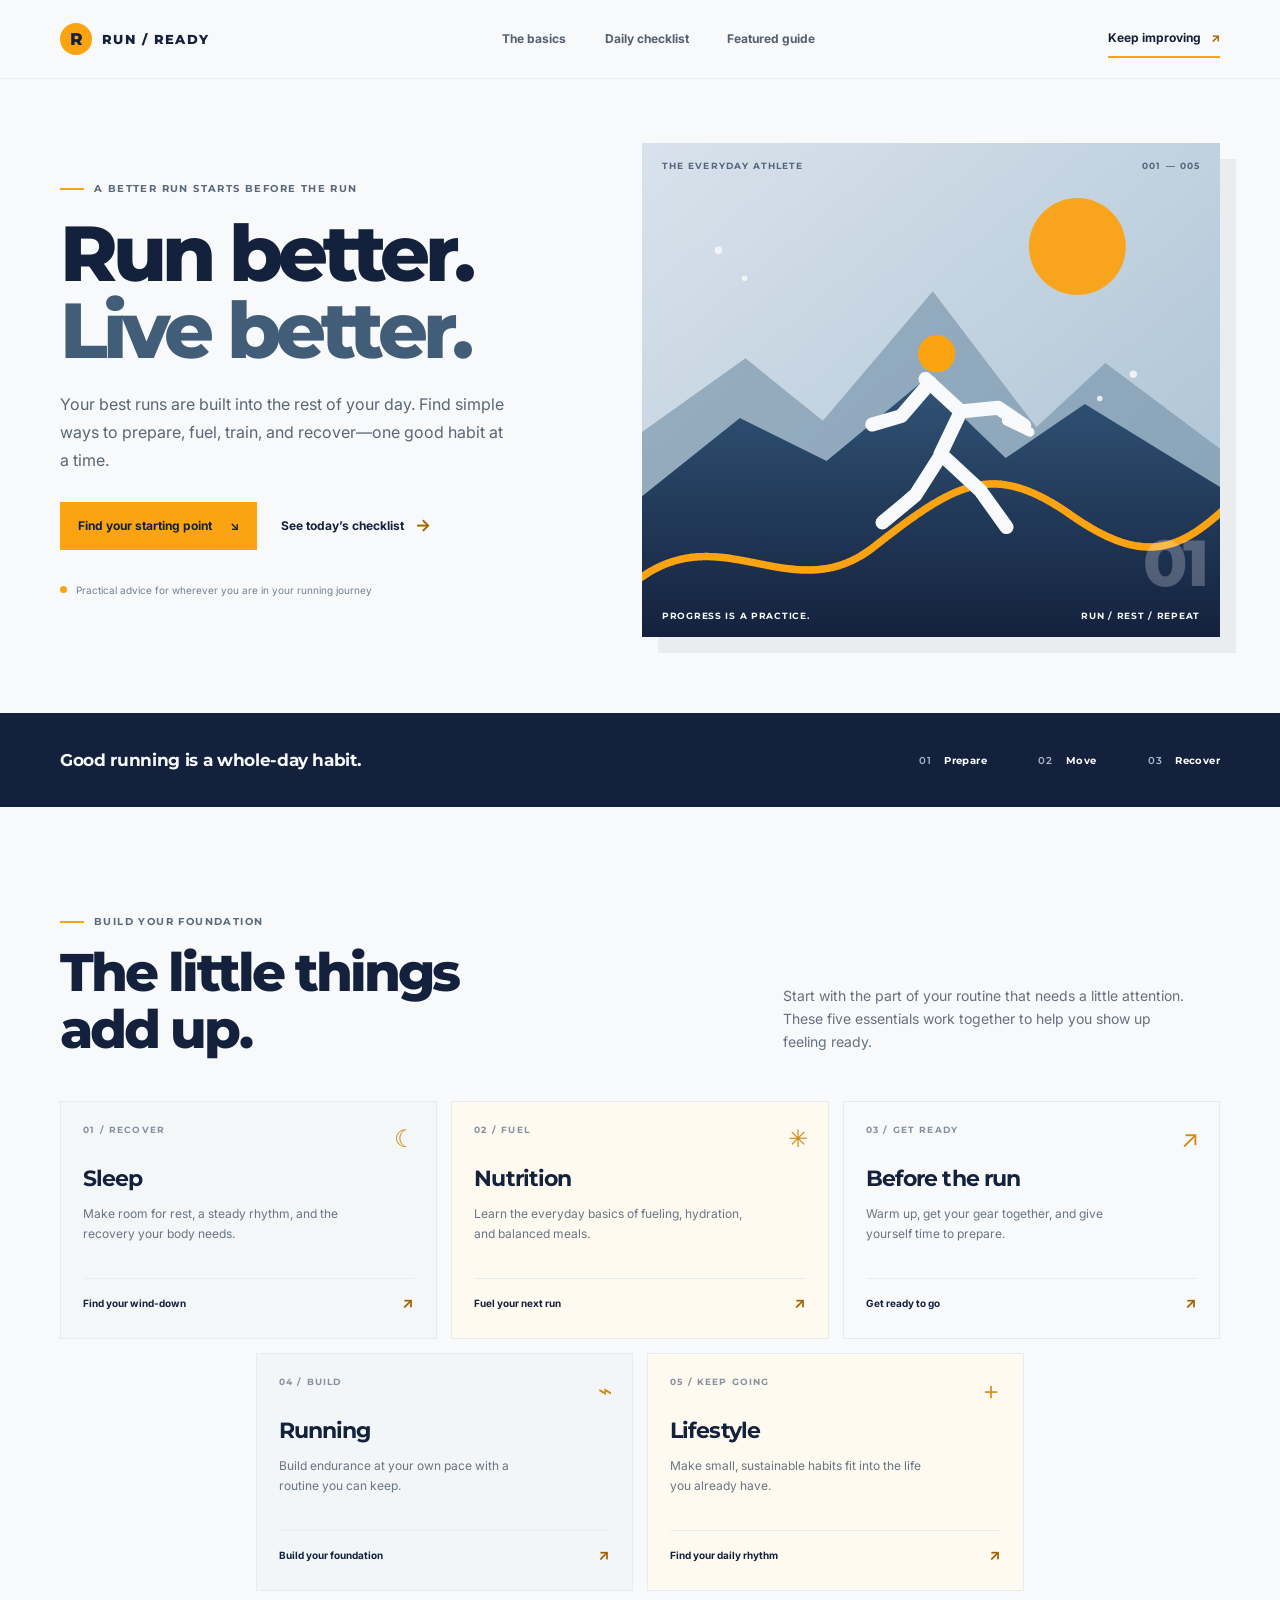
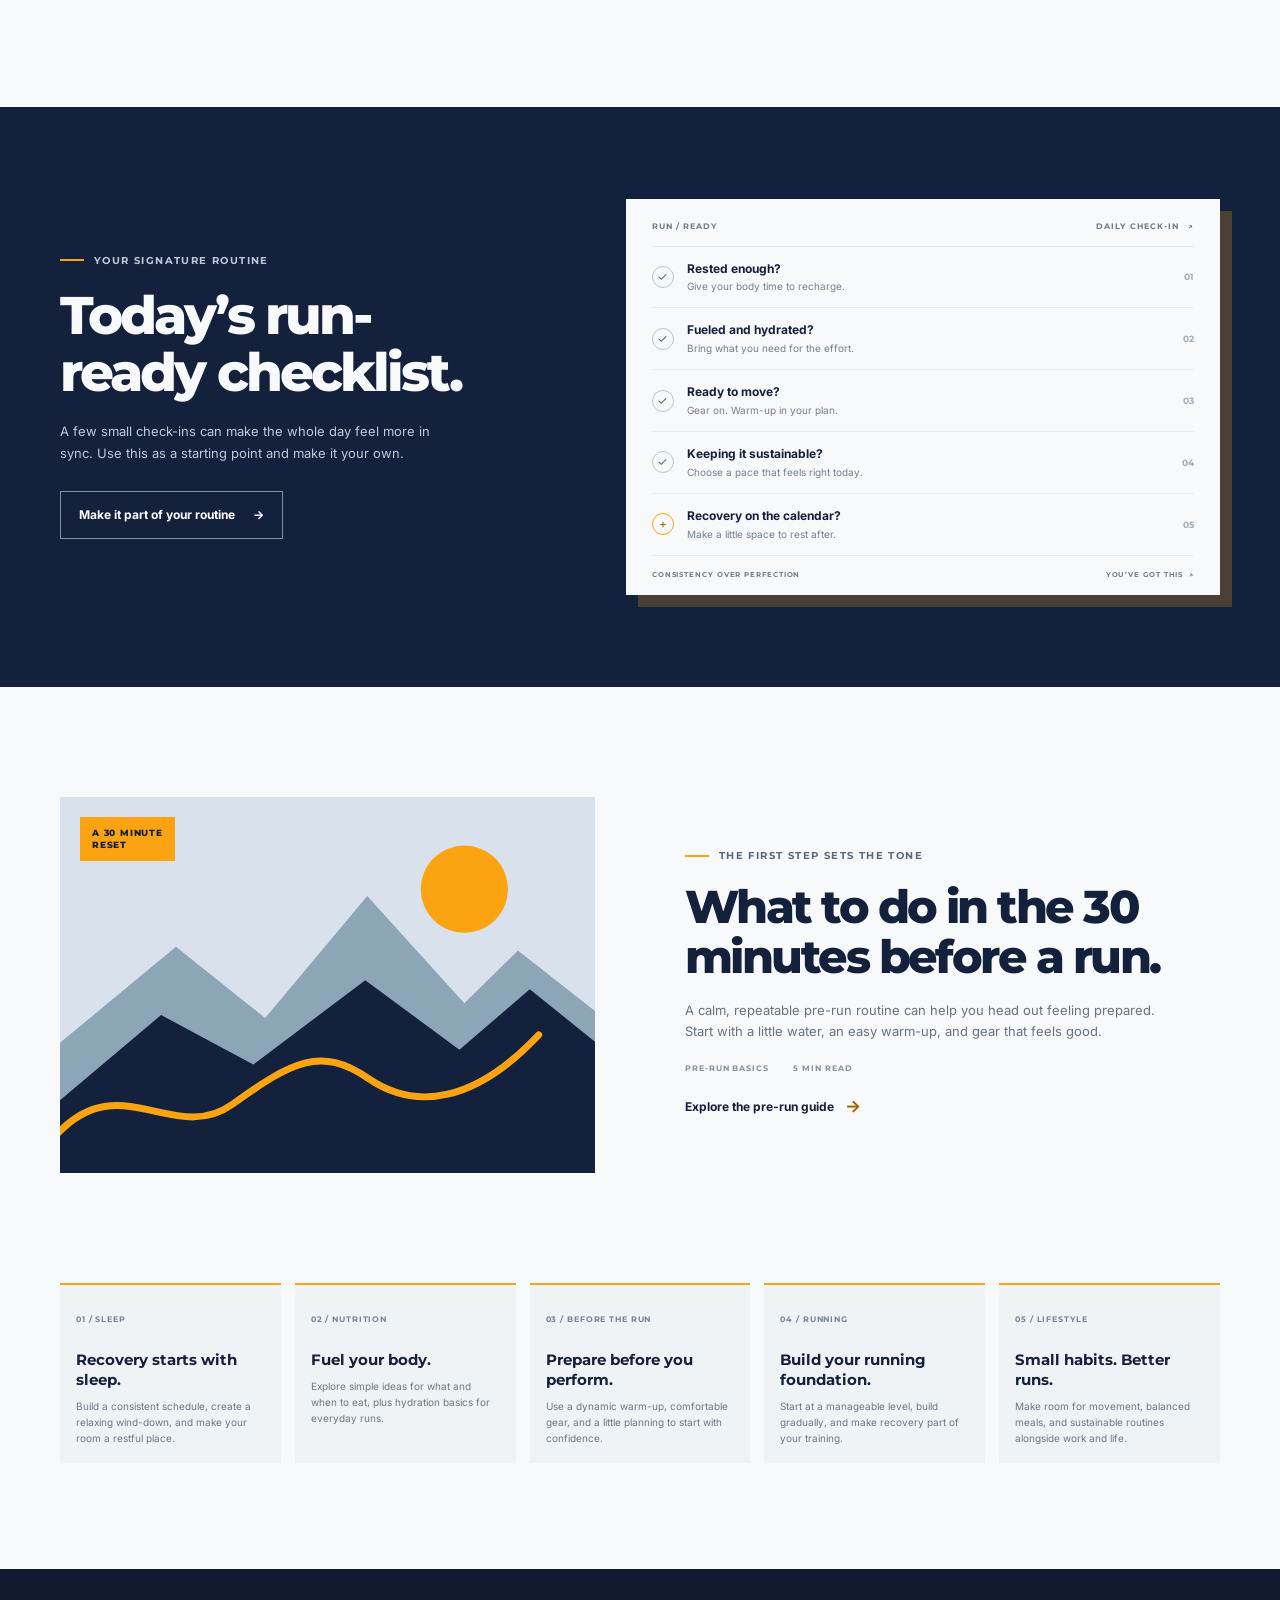
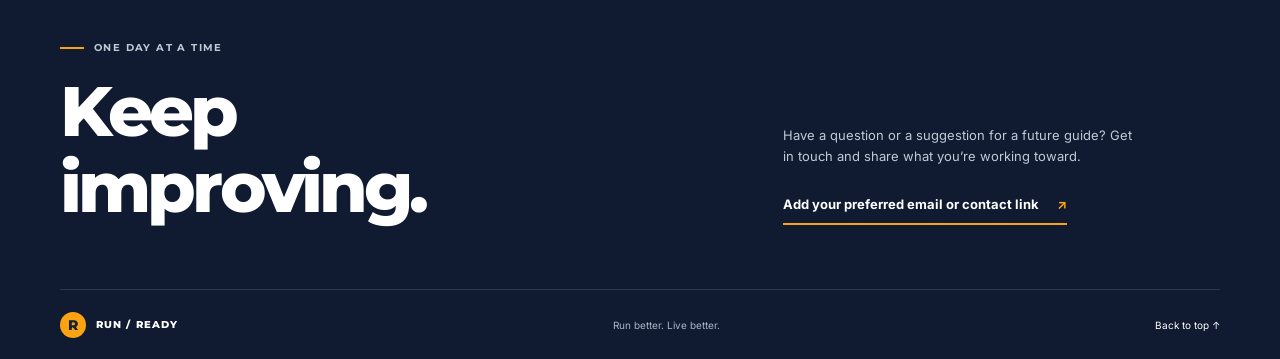
==== index.html @ f76cfe92 "Add files via upload" ====
<!doctype html>
<html lang="en">
<head>
  <meta charset="utf-8">
  <meta name="viewport" content="width=device-width, initial-scale=1">
  <meta name="theme-color" content="#14213d">
  <meta name="description" content="Practical guides to running, sleep, nutrition, preparation, and the everyday habits that help you feel your best.">
  <title>Run Better. Live Better. — Run-ready, every day</title>
  <link rel="preconnect" href="https://fonts.googleapis.com">
  <link rel="preconnect" href="https://fonts.gstatic.com" crossorigin>
  <link href="https://fonts.googleapis.com/css2?family=Inter:wght@400;500;600;700&family=Montserrat:wght@500;600;700;800&display=swap" rel="stylesheet">
  <link rel="stylesheet" href="styles.css">
</head>
<body>
  <a class="skip-link" href="#main">Skip to content</a>
  <header class="site-header">
    <nav class="nav wrap" aria-label="Main navigation">
      <a class="brand" href="#home" aria-label="Run Better, Live Better home"><span class="brand-mark" aria-hidden="true">R</span><span>RUN / READY</span></a>
      <div class="nav-links">
        <a href="#guides">The basics</a>
        <a href="#checklist">Daily checklist</a>
        <a href="#featured">Featured guide</a>
      </div>
      <a class="nav-cta" href="#contact">Keep improving <span aria-hidden="true">↗</span></a>
    </nav>
  </header>

  <main id="main">
    <section class="hero wrap" id="home" aria-labelledby="hero-title">
      <div class="hero-copy">
        <p class="eyebrow"><span class="eyebrow-line"></span> A better run starts before the run</p>
        <h1 id="hero-title">Run better.<br><span>Live better.</span></h1>
        <p class="hero-intro">Your best runs are built into the rest of your day. Find simple ways to prepare, fuel, train, and recover—one good habit at a time.</p>
        <div class="hero-actions"><a class="button button-orange" href="#guides">Find your starting point <span aria-hidden="true">↘</span></a><a class="text-link" href="#checklist">See today’s checklist <span aria-hidden="true">→</span></a></div>
        <div class="hero-note"><span class="note-dot"></span> Practical advice for wherever you are in your running journey</div>
      </div>
      <div class="hero-art" role="img" aria-label="Illustration of a runner moving along a winding orange route through a blue landscape">
        <div class="art-topline"><span>THE EVERYDAY ATHLETE</span><span>001 — 005</span></div>
        <svg class="runner-art" viewBox="0 0 620 530" xmlns="http://www.w3.org/2000/svg" aria-hidden="true">
          <defs><linearGradient id="sky" x1="0" y1="0" x2="1" y2="1"><stop stop-color="#d9e2ec"/><stop offset="1" stop-color="#a8c0d2"/></linearGradient><linearGradient id="hill" x1="0" y1="0" x2="0" y2="1"><stop stop-color="#315477"/><stop offset="1" stop-color="#14213d"/></linearGradient></defs>
          <rect width="620" height="530" fill="url(#sky)"/><circle cx="467" cy="111" r="52" fill="#fca311" opacity=".94"/>
          <path d="M0 310 111 231l83 67 118-139 111 146 74-69 123 92v172H0z" fill="#7894aa" opacity=".64"/>
          <path d="m0 379 105-84 93 46 105-87 87 84 85-58 145 89v161H0z" fill="url(#hill)"/>
          <path d="M-10 473c93-77 170 30 259-40s128-92 211-34 121 37 180-21" fill="none" stroke="#fca311" stroke-width="8" stroke-linecap="round" stroke-dasharray="1 1"/>
          <g transform="translate(275 220)" fill="none" stroke="#f8f9fa" stroke-linecap="round" stroke-linejoin="round">
            <circle cx="41" cy="6" r="20" fill="#fca311" stroke="none"/>
            <path d="m29 33 38 35-22 46M34 37 3 73l-31 9M66 68l41-4 28 19M46 114 18 158l-35 29M46 114l42 39 28 39" stroke-width="15"/>
            <path d="m15 157-31 30m132-109 25 12" stroke-width="10"/>
          </g>
          <g fill="#f8f9fa" opacity=".85"><circle cx="82" cy="115" r="4"/><circle cx="110" cy="145" r="3"/><circle cx="527" cy="248" r="4"/><circle cx="491" cy="274" r="3"/></g>
        </svg>
        <div class="art-caption"><span>Progress is a practice.</span><span>Run / Rest / Repeat</span></div>
        <div class="art-index" aria-hidden="true">01</div>
      </div>
    </section>

    <section class="principle-band" aria-label="Our approach">
      <div class="wrap principle-inner"><p>Good running is a whole-day habit.</p><div class="principles"><span>01 <b>Prepare</b></span><span>02 <b>Move</b></span><span>03 <b>Recover</b></span></div></div>
    </section>

    <section class="section wrap" id="guides" aria-labelledby="guides-title">
      <div class="section-heading"><div><p class="eyebrow"><span class="eyebrow-line"></span> Build your foundation</p><h2 id="guides-title">The little things<br>add up.</h2></div><p class="section-intro">Start with the part of your routine that needs a little attention. These five essentials work together to help you show up feeling ready.</p></div>
      <div class="guide-grid">
        <a class="guide-card guide-sleep" href="#sleep"><span class="card-number">01 / RECOVER</span><span class="card-icon" aria-hidden="true">☾</span><h3>Sleep</h3><p>Make room for rest, a steady rhythm, and the recovery your body needs.</p><span class="card-link">Find your wind-down <b aria-hidden="true">↗</b></span></a>
        <a class="guide-card guide-nutrition" href="#nutrition"><span class="card-number">02 / FUEL</span><span class="card-icon" aria-hidden="true">✳</span><h3>Nutrition</h3><p>Learn the everyday basics of fueling, hydration, and balanced meals.</p><span class="card-link">Fuel your next run <b aria-hidden="true">↗</b></span></a>
        <a class="guide-card guide-before" href="#before"><span class="card-number">03 / GET READY</span><span class="card-icon" aria-hidden="true">↗</span><h3>Before the run</h3><p>Warm up, get your gear together, and give yourself time to prepare.</p><span class="card-link">Get ready to go <b aria-hidden="true">↗</b></span></a>
        <a class="guide-card guide-running" href="#running"><span class="card-number">04 / BUILD</span><span class="card-icon" aria-hidden="true">⌁</span><h3>Running</h3><p>Build endurance at your own pace with a routine you can keep.</p><span class="card-link">Build your foundation <b aria-hidden="true">↗</b></span></a>
        <a class="guide-card guide-lifestyle" href="#lifestyle"><span class="card-number">05 / KEEP GOING</span><span class="card-icon" aria-hidden="true">＋</span><h3>Lifestyle</h3><p>Make small, sustainable habits fit into the life you already have.</p><span class="card-link">Find your daily rhythm <b aria-hidden="true">↗</b></span></a>
      </div>
    </section>

    <section class="checklist-section" id="checklist" aria-labelledby="checklist-title">
      <div class="wrap checklist-layout">
        <div class="checklist-copy"><p class="eyebrow eyebrow-light"><span class="eyebrow-line"></span> Your signature routine</p><h2 id="checklist-title">Today’s run-ready checklist.</h2><p>A few small check-ins can make the whole day feel more in sync. Use this as a starting point and make it your own.</p><a class="button button-outline" href="#contact">Make it part of your routine <span aria-hidden="true">→</span></a></div>
        <div class="checklist-card" aria-label="Run-ready checklist">
          <div class="checklist-card-head"><span>RUN / READY</span><span>DAILY CHECK-IN &nbsp; ↗</span></div>
          <ul class="checklist">
            <li><span class="check" aria-hidden="true">✓</span><div><b>Rested enough?</b><small>Give your body time to recharge.</small></div><span class="check-index">01</span></li>
            <li><span class="check" aria-hidden="true">✓</span><div><b>Fueled and hydrated?</b><small>Bring what you need for the effort.</small></div><span class="check-index">02</span></li>
            <li><span class="check" aria-hidden="true">✓</span><div><b>Ready to move?</b><small>Gear on. Warm-up in your plan.</small></div><span class="check-index">03</span></li>
            <li><span class="check" aria-hidden="true">✓</span><div><b>Keeping it sustainable?</b><small>Choose a pace that feels right today.</small></div><span class="check-index">04</span></li>
            <li><span class="check check-orange" aria-hidden="true">+</span><div><b>Recovery on the calendar?</b><small>Make a little space to rest after.</small></div><span class="check-index">05</span></li>
          </ul>
          <div class="checklist-foot"><span>CONSISTENCY OVER PERFECTION</span><span>YOU’VE GOT THIS&nbsp; ↗</span></div>
        </div>
      </div>
    </section>

    <section class="featured wrap" id="featured" aria-labelledby="featured-title">
      <div class="featured-art" role="img" aria-label="Abstract illustration of a pre-run route winding through a landscape"><span class="featured-stamp">A 30 MINUTE<br>RESET</span><svg viewBox="0 0 540 380" xmlns="http://www.w3.org/2000/svg" aria-hidden="true"><rect width="540" height="380" fill="#d9e2ec"/><circle cx="408" cy="93" r="44" fill="#fca311"/><path d="M0 248 117 151l90 72 103-123 98 108 54-53 78 61v164H0z" fill="#8ca6b8"/><path d="m0 306 102-86 93 50 113-85 95 70 71-61 66 53v133H0z" fill="#14213d"/><path d="M-9 347c66-80 123 6 183-37s89-59 137-26 108 24 172-44" fill="none" stroke="#fca311" stroke-width="7" stroke-linecap="round"/></svg></div>
      <div class="featured-copy"><p class="eyebrow"><span class="eyebrow-line"></span> The first step sets the tone</p><h2 id="featured-title">What to do in the 30 minutes before a run.</h2><p>A calm, repeatable pre-run routine can help you head out feeling prepared. Start with a little water, an easy warm-up, and gear that feels good.</p><div class="guide-meta"><span>PRE-RUN BASICS</span><span>5 MIN READ</span></div><a class="text-link" href="#before">Explore the pre-run guide <span aria-hidden="true">→</span></a></div>
    </section>

    <section class="quick-guides wrap" aria-label="Guide summaries">
      <article id="sleep"><span>01 / SLEEP</span><h3>Recovery starts with sleep.</h3><p>Build a consistent schedule, create a relaxing wind-down, and make your room a restful place.</p></article>
      <article id="nutrition"><span>02 / NUTRITION</span><h3>Fuel your body.</h3><p>Explore simple ideas for what and when to eat, plus hydration basics for everyday runs.</p></article>
      <article id="before"><span>03 / BEFORE THE RUN</span><h3>Prepare before you perform.</h3><p>Use a dynamic warm-up, comfortable gear, and a little planning to start with confidence.</p></article>
      <article id="running"><span>04 / RUNNING</span><h3>Build your running foundation.</h3><p>Start at a manageable level, build gradually, and make recovery part of your training.</p></article>
      <article id="lifestyle"><span>05 / LIFESTYLE</span><h3>Small habits. Better runs.</h3><p>Make room for movement, balanced meals, and sustainable routines alongside work and life.</p></article>
    </section>
  </main>

  <footer class="site-footer" id="contact"><div class="wrap footer-main"><div><p class="eyebrow eyebrow-light"><span class="eyebrow-line"></span> One day at a time</p><h2>Keep<br>improving.</h2></div><div class="footer-contact"><p>Have a question or a suggestion for a future guide? Get in touch and share what you’re working toward.</p><span class="footer-email">Add your preferred email or contact link <span aria-hidden="true">↗</span></span></div></div><div class="wrap footer-bottom"><a class="brand brand-footer" href="#home"><span class="brand-mark" aria-hidden="true">R</span><span>RUN / READY</span></a><span>Run better. Live better.</span><a href="#home">Back to top ↑</a></div></footer>
</body>
</html>
---- styles.css ----
:root {
  color-scheme: light;
  --navy: #14213d;
  --orange: #fca311;
  --paper: #f8f9fa;
  --charcoal: #222222;
  --mist: #d9e2ec;
  --muted: #667486;
  --heading: "Montserrat", "Arial", sans-serif;
  --body: "Inter", "Arial", sans-serif;
}

* { box-sizing: border-box; }
html { scroll-behavior: smooth; }
body { margin: 0; background: var(--paper); color: var(--charcoal); font-family: var(--body); font-size: 16px; line-height: 1.65; -webkit-font-smoothing: antialiased; }
a { color: inherit; }
.wrap { width: min(1160px, calc(100% - 64px)); margin-inline: auto; }
.skip-link { position: absolute; z-index: 5; left: 16px; top: -60px; background: var(--orange); color: var(--navy); padding: 10px 14px; font-weight: 700; }
.skip-link:focus { top: 12px; }
.site-header { position: relative; z-index: 2; background: var(--paper); border-bottom: 1px solid #e8edf1; }
.nav { min-height: 78px; display: flex; align-items: center; justify-content: space-between; gap: 24px; }
.brand { display: inline-flex; align-items: center; gap: 10px; color: var(--navy); font: 800 13px var(--heading); letter-spacing: .11em; text-decoration: none; white-space: nowrap; }
.brand-mark { display: grid; width: 32px; height: 32px; place-items: center; background: var(--orange); color: var(--navy); border-radius: 50%; font-size: 17px; letter-spacing: -.06em; }
.nav-links { display: flex; align-items: center; gap: clamp(18px, 3vw, 42px); }
.nav-links a, .nav-cta { text-decoration: none; font-size: 12px; font-weight: 700; }
.nav-links a { color: #536071; transition: color .2s ease; }
.nav-links a:hover, .nav-links a:focus-visible { color: var(--navy); }
.nav-cta { color: var(--navy); border-bottom: 2px solid var(--orange); padding: 8px 0; white-space: nowrap; }
.nav-cta span { color: #a36100; margin-left: 7px; }
.hero { min-height: 590px; display: grid; grid-template-columns: .92fr 1.08fr; align-items: center; gap: clamp(40px, 7vw, 94px); padding-block: 64px 76px; }
.eyebrow { display: flex; align-items: center; gap: 10px; margin: 0 0 20px; color: #58697c; font: 700 10px var(--heading); letter-spacing: .14em; text-transform: uppercase; }
.eyebrow-line { width: 24px; height: 2px; flex: 0 0 auto; background: var(--orange); }
h1, h2, h3, p { margin-top: 0; }
h1, h2, h3 { color: var(--navy); font-family: var(--heading); }
h1 { margin-bottom: 20px; font-size: clamp(52px, 6.2vw, 78px); line-height: .99; font-weight: 800; letter-spacing: -.065em; }
h1 span { color: #425d78; }
.hero-intro { max-width: 450px; margin-bottom: 28px; color: #596675; font-size: 16px; line-height: 1.75; }
.hero-actions { display: flex; align-items: center; gap: 24px; flex-wrap: wrap; }
.button { min-height: 48px; display: inline-flex; align-items: center; justify-content: center; gap: 18px; padding: 0 18px; font-size: 12px; font-weight: 700; text-decoration: none; transition: transform .2s ease, background .2s ease; }
.button:hover { transform: translateY(-2px); }
.button-orange { background: var(--orange); color: var(--navy); }
.button-orange:hover { background: #ffb42e; }
.text-link { display: inline-flex; align-items: center; gap: 11px; color: var(--navy); font-size: 12px; font-weight: 700; text-decoration: none; }
.text-link span { color: #a36100; font-size: 17px; transition: transform .2s ease; }
.text-link:hover span { transform: translateX(4px); }
.hero-note { display: flex; align-items: center; gap: 9px; margin-top: 32px; color: #718091; font-size: 10px; }
.note-dot { width: 7px; height: 7px; border-radius: 50%; background: var(--orange); }
.hero-art { position: relative; min-height: 426px; overflow: hidden; background: var(--mist); box-shadow: 16px 16px 0 #e9edf0; }
.art-topline, .art-caption { position: absolute; z-index: 1; left: 20px; right: 20px; display: flex; justify-content: space-between; font: 700 9px var(--heading); letter-spacing: .12em; }
.art-topline { top: 17px; color: #53687e; }
.runner-art { display: block; width: 100%; height: 100%; min-height: 426px; }
.art-caption { bottom: 16px; color: var(--paper); letter-spacing: .08em; text-transform: uppercase; }
.art-index { position: absolute; right: 16px; bottom: 35px; color: rgba(248,249,250,.25); font: 800 65px var(--heading); letter-spacing: -.08em; }
.principle-band { background: var(--navy); color: var(--paper); }
.principle-inner { min-height: 94px; display: flex; align-items: center; justify-content: space-between; gap: 24px; }
.principle-inner > p { margin: 0; font: 700 17px var(--heading); letter-spacing: -.02em; }
.principles { display: flex; gap: clamp(22px, 4vw, 58px); color: #aab8c7; font: 600 10px var(--heading); letter-spacing: .12em; }
.principles b { margin-left: 8px; color: white; letter-spacing: .04em; }
.section { padding-block: 108px 116px; }
.section-heading { display: grid; grid-template-columns: 1fr .65fr; align-items: end; gap: 50px; margin-bottom: 42px; }
.section-heading .eyebrow { margin-bottom: 16px; }
h2 { margin-bottom: 0; font-size: clamp(38px, 4.2vw, 53px); line-height: 1.08; letter-spacing: -.055em; font-weight: 800; }
.section-intro { max-width: 405px; margin: 0 0 5px; color: #647181; font-size: 14px; }
.guide-grid { display: grid; grid-template-columns: repeat(6, 1fr); gap: 14px; }
.guide-card { position: relative; min-height: 238px; grid-column: span 2; display: flex; flex-direction: column; padding: 22px; border: 1px solid #e6ebef; background: #fff; text-decoration: none; transition: transform .22s ease, box-shadow .22s ease; }
.guide-card:nth-child(4) { grid-column: 2 / span 2; }
.guide-card:hover { transform: translateY(-4px); box-shadow: 0 14px 30px rgba(20,33,61,.08); }
.card-number { color: #8491a0; font: 700 9px var(--heading); letter-spacing: .13em; }
.card-icon { position: absolute; top: 17px; right: 20px; color: #d18a14; font-size: 24px; }
.guide-card h3 { margin: 26px 0 7px; font-size: 22px; letter-spacing: -.04em; }
.guide-card p { max-width: 270px; margin-bottom: 19px; color: #687584; font-size: 12px; line-height: 1.65; }
.card-link { display: flex; align-items: center; justify-content: space-between; margin-top: auto; padding-top: 12px; border-top: 1px solid #e9edf0; color: var(--navy); font-size: 10px; font-weight: 700; }
.card-link b { color: #a36100; font-size: 15px; }
.guide-sleep { background: #f4f7f8; }
.guide-nutrition { background: #fffaf0; }
.guide-before { background: #f8f9fa; }
.guide-running { background: #f3f6f8; }
.guide-lifestyle { background: #fffaf0; }
.checklist-section { padding-block: 92px; background: var(--navy); color: var(--paper); }
.checklist-layout { display: grid; grid-template-columns: .78fr 1fr; gap: clamp(48px, 8vw, 116px); align-items: center; }
.eyebrow-light { color: #c0cad5; }
.checklist-copy h2 { max-width: 440px; margin: 0 0 20px; color: var(--paper); }
.checklist-copy > p:not(.eyebrow) { max-width: 380px; margin-bottom: 27px; color: #c0cad5; font-size: 13px; }
.button-outline { border: 1px solid #8393a7; color: white; }
.button-outline:hover { background: #203557; }
.checklist-card { background: var(--paper); color: var(--navy); padding: 22px 26px 16px; box-shadow: 12px 12px 0 rgba(252,163,17,.23); }
.checklist-card-head, .checklist-foot { display: flex; align-items: center; justify-content: space-between; gap: 16px; color: #6e7c8b; font: 700 8px var(--heading); letter-spacing: .13em; }
.checklist-card-head { padding-bottom: 15px; border-bottom: 1px solid #e5e9ed; }
.checklist { margin: 0; padding: 0; list-style: none; }
.checklist li { display: flex; align-items: center; gap: 13px; padding: 14px 0; border-bottom: 1px solid #e8edf1; }
.check { width: 22px; height: 22px; display: grid; flex: 0 0 22px; place-items: center; border: 1px solid #b8c5d1; border-radius: 50%; color: #456b5e; font-size: 12px; }
.check-orange { border-color: var(--orange); color: #a36100; }
.checklist li div { display: flex; flex-direction: column; line-height: 1.4; }
.checklist li b { font-size: 12px; }
.checklist li small { margin-top: 2px; color: #738091; font-size: 10px; }
.check-index { margin-left: auto; color: #a2adba; font: 700 9px var(--heading); }
.checklist-foot { padding-top: 14px; font-size: 7px; }
.featured { display: grid; grid-template-columns: 1fr 1fr; align-items: center; gap: clamp(40px, 7vw, 90px); padding-block: 110px; }
.featured-art { position: relative; overflow: hidden; background: var(--mist); }
.featured-art svg { display: block; width: 100%; }
.featured-stamp { position: absolute; z-index: 1; top: 20px; left: 20px; padding: 10px 12px; background: var(--orange); color: var(--navy); font: 800 9px/1.35 var(--heading); letter-spacing: .09em; }
.featured-copy h2 { max-width: 490px; margin-bottom: 18px; font-size: clamp(34px, 3.7vw, 46px); }
.featured-copy > p:not(.eyebrow) { max-width: 470px; margin-bottom: 20px; color: #667382; font-size: 13px; }
.guide-meta { display: flex; gap: 24px; margin-bottom: 19px; color: #85919e; font: 700 8px var(--heading); letter-spacing: .12em; }
.quick-guides { display: grid; grid-template-columns: repeat(5, 1fr); gap: 14px; padding-bottom: 106px; }
.quick-guides article { scroll-margin-top: 30px; padding: 18px 16px 17px; border-top: 2px solid var(--orange); background: #f0f3f6; }
.quick-guides article > span { color: #758394; font: 700 8px var(--heading); letter-spacing: .11em; }
.quick-guides h3 { margin: 20px 0 8px; font-size: 15px; line-height: 1.35; }
.quick-guides p { margin: 0; color: #6b7785; font-size: 10px; line-height: 1.6; }
.site-footer { background: #101b31; color: white; }
.footer-main { display: grid; grid-template-columns: 1fr .65fr; gap: 50px; padding-block: 72px 64px; }
.footer-main h2 { color: white; font-size: clamp(46px, 6vw, 70px); }
.footer-contact { max-width: 350px; align-self: end; }
.footer-contact p { margin-bottom: 22px; color: #c1cad5; font-size: 13px; }
.footer-email { display: inline-flex; gap: 18px; padding-bottom: 8px; border-bottom: 2px solid var(--orange); color: white; font-size: 13px; font-weight: 700; text-decoration: none; }
.footer-email span { color: var(--orange); }
.footer-contact small { display: block; margin-top: 9px; color: #8794a5; font-size: 9px; }
.footer-bottom { min-height: 70px; display: flex; align-items: center; justify-content: space-between; gap: 20px; border-top: 1px solid #2d394e; color: #aab5c3; font-size: 10px; }
.brand-footer { color: white; font-size: 10px; }
.brand-footer .brand-mark { width: 26px; height: 26px; font-size: 14px; }
.footer-bottom > a:last-child { color: white; text-decoration: none; }

:focus-visible { outline: 3px solid #bd7500; outline-offset: 3px; }
@media (max-width: 850px) {
  .wrap { width: min(100% - 44px, 680px); }
  .nav { min-height: 72px; }
  .nav-links { gap: 18px; }
  .nav-links a { font-size: 10px; }
  .nav-cta { display: none; }
  .hero { min-height: auto; grid-template-columns: 1fr 1fr; gap: 30px; padding-block: 60px; }
  h1 { font-size: clamp(48px, 7vw, 66px); }
  .hero-art, .runner-art { min-height: 360px; }
  .section { padding-block: 82px; }
  .guide-card { grid-column: span 3; }
  .guide-card:nth-child(4) { grid-column: span 3; }
  .guide-card:last-child { grid-column: 2 / span 4; }
  .checklist-layout { grid-template-columns: 1fr 1.15fr; gap: 35px; }
  .featured { gap: 35px; padding-block: 82px; }
  .quick-guides { grid-template-columns: repeat(3, 1fr); padding-bottom: 82px; }
}
@media (max-width: 600px) {
  .wrap { width: calc(100% - 36px); }
  .nav { min-height: 66px; flex-wrap: wrap; padding-block: 12px; gap: 8px; }
  .brand { font-size: 11px; }
  .brand-mark { width: 28px; height: 28px; }
  .nav-links { order: 3; width: 100%; gap: 0; justify-content: space-between; overflow-x: auto; padding: 3px 0 1px; }
  .nav-links a { flex: 0 0 auto; font-size: 10px; }
  .hero { grid-template-columns: 1fr; gap: 34px; padding-block: 56px 52px; }
  .hero-copy { max-width: 490px; }
  h1 { font-size: clamp(54px, 15vw, 74px); }
  .hero-intro { font-size: 14px; }
  .hero-actions { gap: 17px; }
  .hero-note { margin-top: 22px; font-size: 9px; }
  .hero-art, .runner-art { min-height: 310px; }
  .principle-inner { align-items: flex-start; flex-direction: column; justify-content: center; padding-block: 20px; gap: 12px; }
  .principle-inner > p { font-size: 14px; }
  .principles { width: 100%; justify-content: space-between; gap: 10px; font-size: 9px; }
  .principles b { margin-left: 4px; }
  .section { padding-block: 68px; }
  .section-heading { grid-template-columns: 1fr; gap: 17px; margin-bottom: 28px; }
  .section-heading h2 { font-size: 42px; }
  .section-intro { font-size: 13px; }
  .guide-grid { grid-template-columns: 1fr; gap: 10px; }
  .guide-card, .guide-card:nth-child(4), .guide-card:last-child { grid-column: auto; min-height: 208px; padding: 19px; }
  .guide-card h3 { margin-top: 21px; }
  .checklist-section { padding-block: 67px; }
  .checklist-layout { grid-template-columns: 1fr; gap: 32px; }
  .checklist-copy h2 { font-size: 42px; }
  .checklist-card { padding: 18px 16px 14px; box-shadow: 7px 7px 0 rgba(252,163,17,.23); }
  .checklist li { gap: 10px; padding: 12px 0; }
  .checklist li b { font-size: 11px; }
  .checklist li small { font-size: 9px; }
  .featured { grid-template-columns: 1fr; gap: 28px; padding-block: 68px; }
  .featured-copy h2 { font-size: 39px; }
  .quick-guides { grid-template-columns: 1fr 1fr; gap: 9px; padding-bottom: 68px; }
  .quick-guides article { padding: 15px 12px; }
  .quick-guides h3 { margin-top: 15px; font-size: 14px; }
  .site-footer .footer-main { grid-template-columns: 1fr; gap: 25px; padding-block: 57px 45px; }
  .footer-main h2 { font-size: 56px; }
  .footer-bottom { flex-wrap: wrap; justify-content: space-between; padding-block: 15px; }
  .footer-bottom > span { order: 3; width: 100%; }
}
@media (prefers-reduced-motion: reduce) {
  *, *::before, *::after { scroll-behavior: auto !important; transition-duration: .01ms !important; }
}
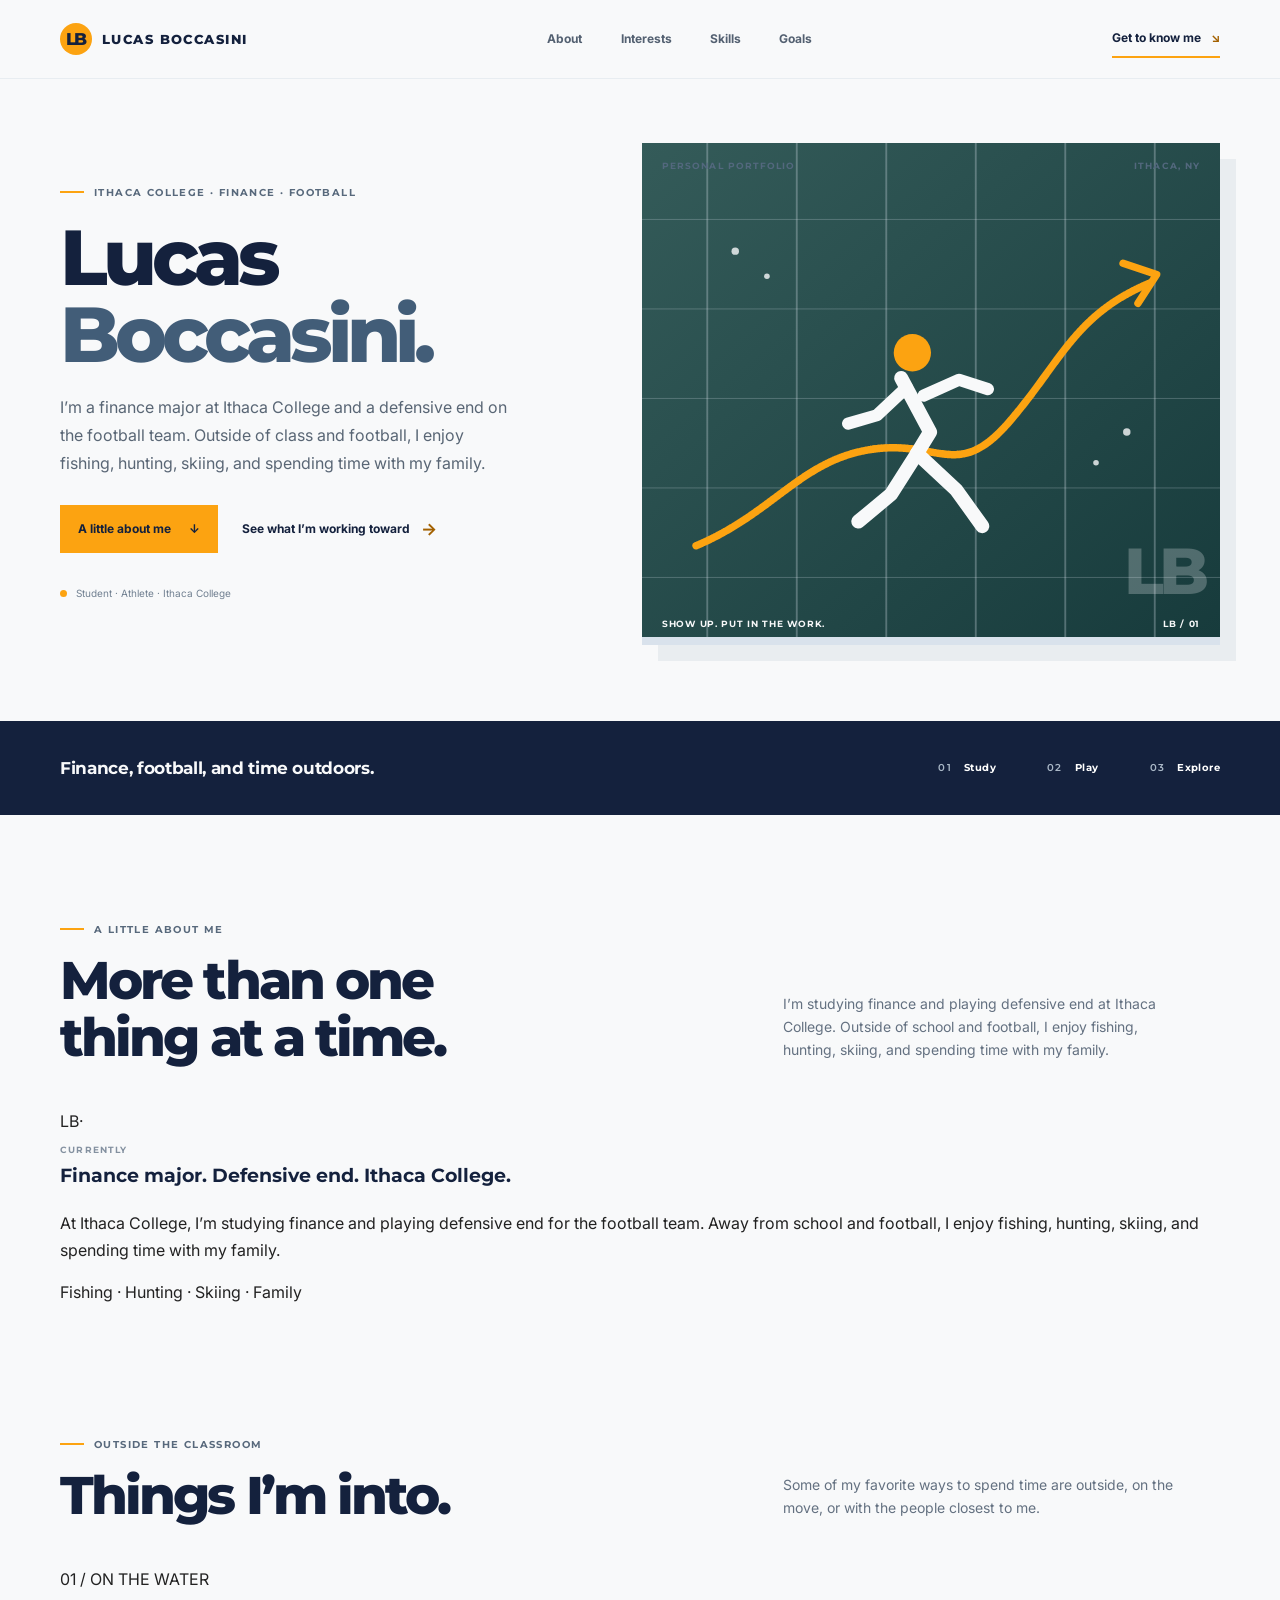
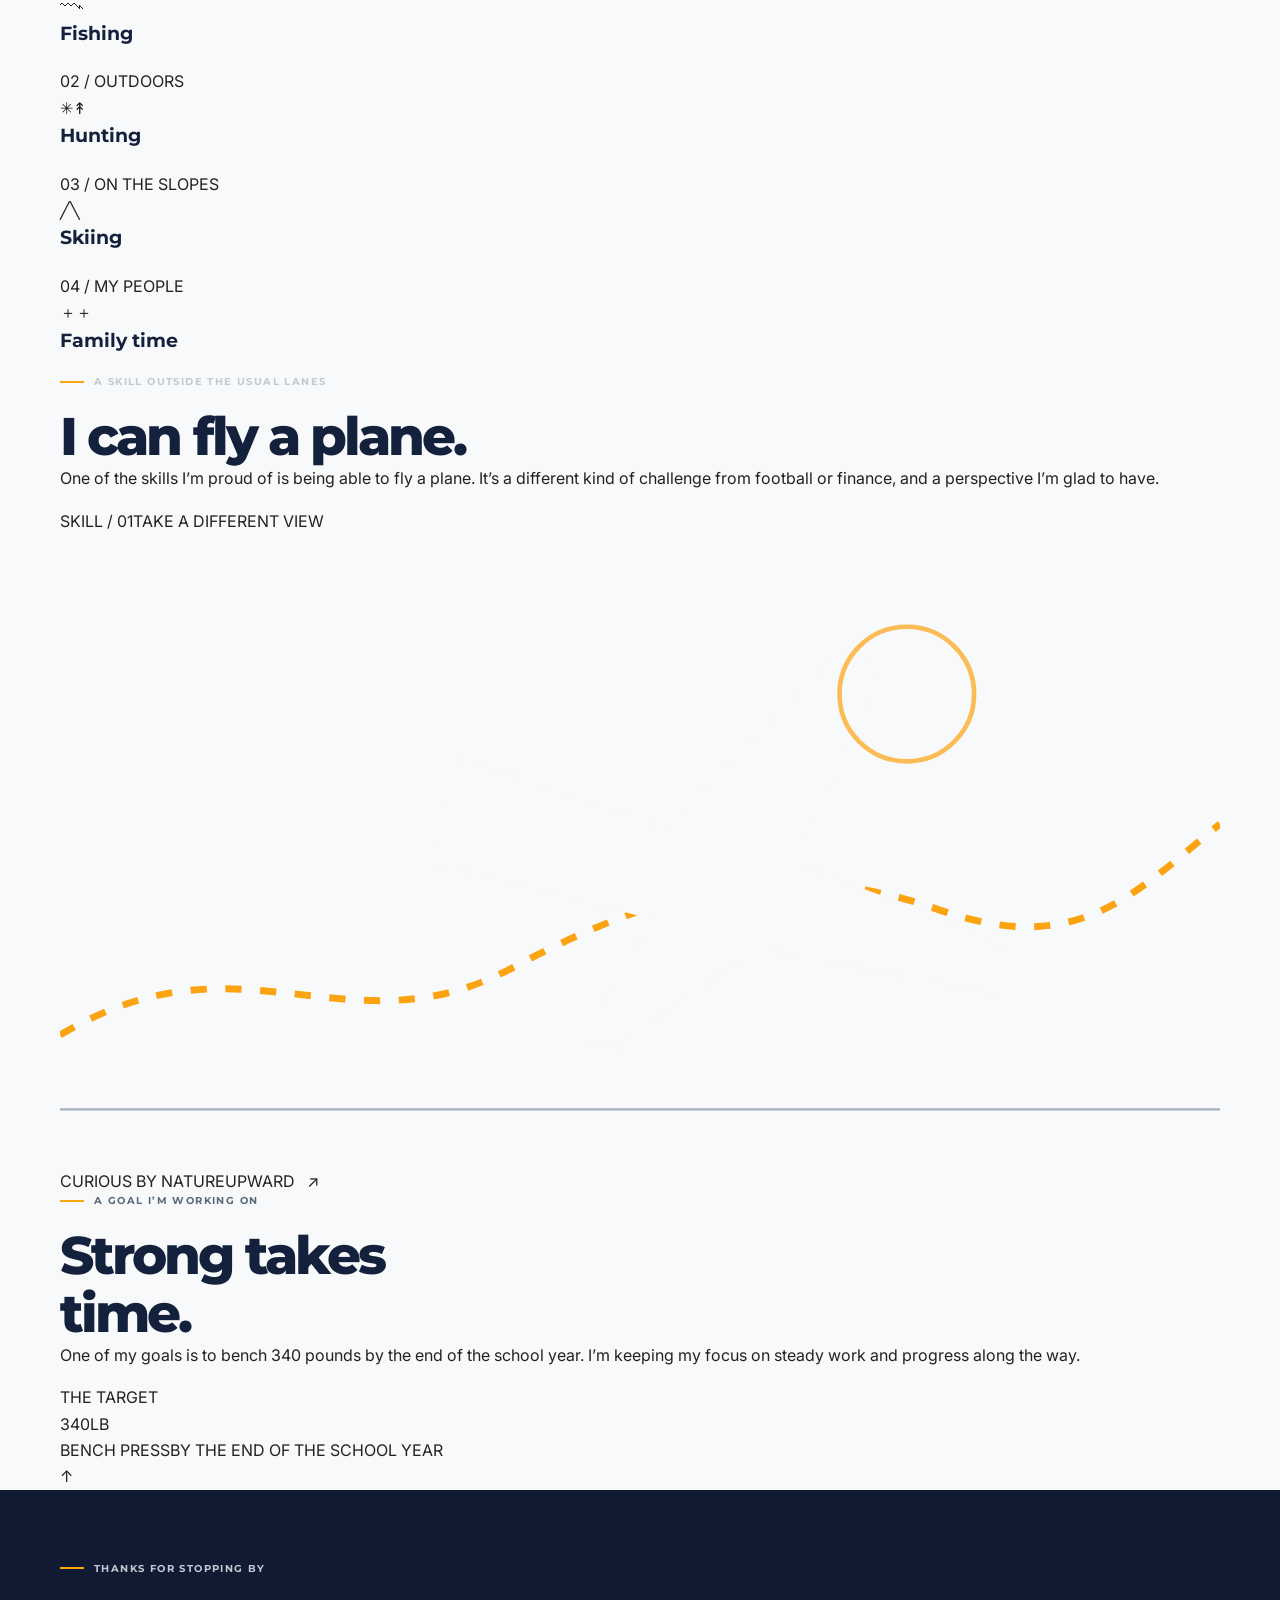
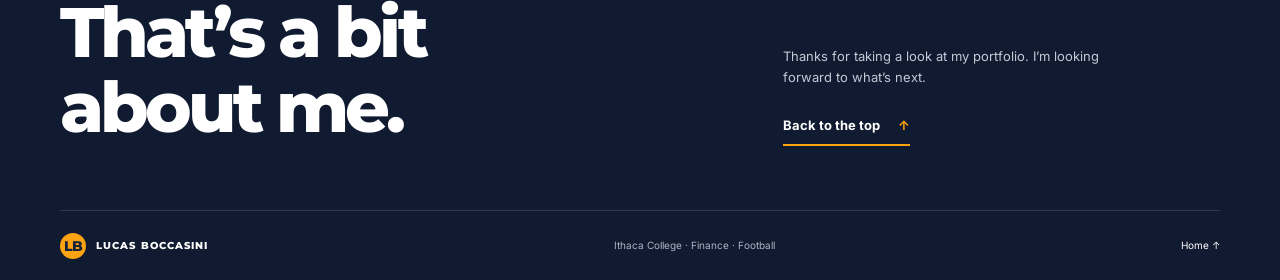
==== commit 2c64726a: "Update index.html" ====
--- a/index.html
+++ b/index.html
@@ -4,8 +4,8 @@
   <meta charset="utf-8">
   <meta name="viewport" content="width=device-width, initial-scale=1">
   <meta name="theme-color" content="#14213d">
-  <meta name="description" content="Practical guides to running, sleep, nutrition, preparation, and the everyday habits that help you feel your best.">
-  <title>Run Better. Live Better. — Run-ready, every day</title>
+  <meta name="description" content="Meet Lucas Boccasini: Ithaca College finance major, defensive end, outdoorsman, and aspiring 340-pound bencher.">
+  <title>Lucas Boccasini — Portfolio</title>
   <link rel="preconnect" href="https://fonts.googleapis.com">
   <link rel="preconnect" href="https://fonts.gstatic.com" crossorigin>
   <link href="https://fonts.googleapis.com/css2?family=Inter:wght@400;500;600;700&family=Montserrat:wght@500;600;700;800&display=swap" rel="stylesheet">
@@ -15,91 +15,86 @@
   <a class="skip-link" href="#main">Skip to content</a>
   <header class="site-header">
     <nav class="nav wrap" aria-label="Main navigation">
-      <a class="brand" href="#home" aria-label="Run Better, Live Better home"><span class="brand-mark" aria-hidden="true">R</span><span>RUN / READY</span></a>
+      <a class="brand" href="#home" aria-label="Lucas Boccasini home"><span class="brand-mark" aria-hidden="true">LB</span><span>LUCAS BOCCASINI</span></a>
       <div class="nav-links">
-        <a href="#guides">The basics</a>
-        <a href="#checklist">Daily checklist</a>
-        <a href="#featured">Featured guide</a>
+        <a href="#about">About</a>
+        <a href="#interests">Interests</a>
+        <a href="#skills">Skills</a>
+        <a href="#goals">Goals</a>
       </div>
-      <a class="nav-cta" href="#contact">Keep improving <span aria-hidden="true">↗</span></a>
+      <a class="nav-cta" href="#about">Get to know me <span aria-hidden="true">↘</span></a>
     </nav>
   </header>
 
   <main id="main">
     <section class="hero wrap" id="home" aria-labelledby="hero-title">
       <div class="hero-copy">
-        <p class="eyebrow"><span class="eyebrow-line"></span> A better run starts before the run</p>
-        <h1 id="hero-title">Run better.<br><span>Live better.</span></h1>
-        <p class="hero-intro">Your best runs are built into the rest of your day. Find simple ways to prepare, fuel, train, and recover—one good habit at a time.</p>
-        <div class="hero-actions"><a class="button button-orange" href="#guides">Find your starting point <span aria-hidden="true">↘</span></a><a class="text-link" href="#checklist">See today’s checklist <span aria-hidden="true">→</span></a></div>
-        <div class="hero-note"><span class="note-dot"></span> Practical advice for wherever you are in your running journey</div>
+        <p class="eyebrow"><span class="eyebrow-line"></span> Ithaca College · Finance · Football</p>
+        <h1 id="hero-title">Lucas<br><span>Boccasini.</span></h1>
+        <p class="hero-intro">I’m a finance major at Ithaca College and a defensive end on the football team. Outside of class and football, I enjoy fishing, hunting, skiing, and spending time with my family.</p>
+        <div class="hero-actions"><a class="button button-orange" href="#about">A little about me <span aria-hidden="true">↓</span></a><a class="text-link" href="#goals">See what I’m working toward <span aria-hidden="true">→</span></a></div>
+        <div class="hero-note"><span class="note-dot"></span> Student · Athlete · Ithaca College</div>
       </div>
-      <div class="hero-art" role="img" aria-label="Illustration of a runner moving along a winding orange route through a blue landscape">
-        <div class="art-topline"><span>THE EVERYDAY ATHLETE</span><span>001 — 005</span></div>
-        <svg class="runner-art" viewBox="0 0 620 530" xmlns="http://www.w3.org/2000/svg" aria-hidden="true">
-          <defs><linearGradient id="sky" x1="0" y1="0" x2="1" y2="1"><stop stop-color="#d9e2ec"/><stop offset="1" stop-color="#a8c0d2"/></linearGradient><linearGradient id="hill" x1="0" y1="0" x2="0" y2="1"><stop stop-color="#315477"/><stop offset="1" stop-color="#14213d"/></linearGradient></defs>
-          <rect width="620" height="530" fill="url(#sky)"/><circle cx="467" cy="111" r="52" fill="#fca311" opacity=".94"/>
-          <path d="M0 310 111 231l83 67 118-139 111 146 74-69 123 92v172H0z" fill="#7894aa" opacity=".64"/>
-          <path d="m0 379 105-84 93 46 105-87 87 84 85-58 145 89v161H0z" fill="url(#hill)"/>
-          <path d="M-10 473c93-77 170 30 259-40s128-92 211-34 121 37 180-21" fill="none" stroke="#fca311" stroke-width="8" stroke-linecap="round" stroke-dasharray="1 1"/>
-          <g transform="translate(275 220)" fill="none" stroke="#f8f9fa" stroke-linecap="round" stroke-linejoin="round">
+      <div class="hero-art" role="img" aria-label="Graphic inspired by a football field, with a route marking forward progress">
+        <div class="art-topline"><span>PERSONAL PORTFOLIO</span><span>ITHACA, NY</span></div>
+        <svg class="field-art" viewBox="0 0 620 530" xmlns="http://www.w3.org/2000/svg" aria-hidden="true">
+          <defs><linearGradient id="field" x1="0" y1="0" x2="1" y2="1"><stop stop-color="#345b59"/><stop offset="1" stop-color="#173b3c"/></linearGradient></defs>
+          <rect width="620" height="530" fill="#d9e2ec"/>
+          <circle cx="485" cy="105" r="57" fill="#fca311"/>
+          <path d="M0 0h620v530H0z" fill="url(#field)"/>
+          <path d="M70 0v530M166 0v530M262 0v530M358 0v530M454 0v530M550 0v530" stroke="#d9e2ec" stroke-width="2" opacity=".3"/>
+          <path d="M0 82h620M0 178h620M0 274h620M0 370h620M0 466h620" stroke="#d9e2ec" stroke-width="1" opacity=".26"/>
+          <path class="route-line" d="M58 432c83-35 112-91 186-103s94 35 150-30 70-115 151-149" fill="none" stroke="#fca311" stroke-width="8" stroke-linecap="round" stroke-dasharray="1 1"/>
+          <path class="route-arrow" d="m516 129 36 12-20 31" fill="none" stroke="#fca311" stroke-width="8" stroke-linecap="round" stroke-linejoin="round"/>
+          <g transform="translate(249 219)"><g class="runner-figure" fill="none" stroke="#f8f9fa" stroke-linecap="round" stroke-linejoin="round">
             <circle cx="41" cy="6" r="20" fill="#fca311" stroke="none"/>
-            <path d="m29 33 38 35-22 46M34 37 3 73l-31 9M66 68l41-4 28 19M46 114 18 158l-35 29M46 114l42 39 28 39" stroke-width="15"/>
-            <path d="m15 157-31 30m132-109 25 12" stroke-width="10"/>
-          </g>
-          <g fill="#f8f9fa" opacity=".85"><circle cx="82" cy="115" r="4"/><circle cx="110" cy="145" r="3"/><circle cx="527" cy="248" r="4"/><circle cx="491" cy="274" r="3"/></g>
+            <path d="m29 33 31 58-14 23" stroke-width="15"/>
+            <path class="runner-arm runner-arm-back" d="m35 43-32 30-31 9" stroke-width="13"/>
+            <path class="runner-arm runner-arm-front" d="m53 52 38-17 31 10" stroke-width="13"/>
+            <path class="runner-leg runner-leg-back" d="m46 114-28 44-35 29" stroke-width="15"/>
+            <path class="runner-leg runner-leg-front" d="m46 114 42 39 28 39" stroke-width="15"/>
+          </g></g>
+          <g fill="#f8f9fa" opacity=".8"><circle cx="100" cy="116" r="4"/><circle cx="134" cy="143" r="3"/><circle cx="520" cy="310" r="4"/><circle cx="487" cy="343" r="3"/></g>
         </svg>
-        <div class="art-caption"><span>Progress is a practice.</span><span>Run / Rest / Repeat</span></div>
-        <div class="art-index" aria-hidden="true">01</div>
+        <div class="art-caption"><span>Show up. Put in the work.</span><span>LB / 01</span></div>
+        <div class="art-index" aria-hidden="true">LB</div>
       </div>
     </section>
 
-    <section class="principle-band" aria-label="Our approach">
-      <div class="wrap principle-inner"><p>Good running is a whole-day habit.</p><div class="principles"><span>01 <b>Prepare</b></span><span>02 <b>Move</b></span><span>03 <b>Recover</b></span></div></div>
+    <section class="principle-band" aria-label="A few things about Lucas">
+      <div class="wrap principle-inner"><p>Finance, football, and time outdoors.</p><div class="principles"><span>01 <b>Study</b></span><span>02 <b>Play</b></span><span>03 <b>Explore</b></span></div></div>
     </section>
 
-    <section class="section wrap" id="guides" aria-labelledby="guides-title">
-      <div class="section-heading"><div><p class="eyebrow"><span class="eyebrow-line"></span> Build your foundation</p><h2 id="guides-title">The little things<br>add up.</h2></div><p class="section-intro">Start with the part of your routine that needs a little attention. These five essentials work together to help you show up feeling ready.</p></div>
-      <div class="guide-grid">
-        <a class="guide-card guide-sleep" href="#sleep"><span class="card-number">01 / RECOVER</span><span class="card-icon" aria-hidden="true">☾</span><h3>Sleep</h3><p>Make room for rest, a steady rhythm, and the recovery your body needs.</p><span class="card-link">Find your wind-down <b aria-hidden="true">↗</b></span></a>
-        <a class="guide-card guide-nutrition" href="#nutrition"><span class="card-number">02 / FUEL</span><span class="card-icon" aria-hidden="true">✳</span><h3>Nutrition</h3><p>Learn the everyday basics of fueling, hydration, and balanced meals.</p><span class="card-link">Fuel your next run <b aria-hidden="true">↗</b></span></a>
-        <a class="guide-card guide-before" href="#before"><span class="card-number">03 / GET READY</span><span class="card-icon" aria-hidden="true">↗</span><h3>Before the run</h3><p>Warm up, get your gear together, and give yourself time to prepare.</p><span class="card-link">Get ready to go <b aria-hidden="true">↗</b></span></a>
-        <a class="guide-card guide-running" href="#running"><span class="card-number">04 / BUILD</span><span class="card-icon" aria-hidden="true">⌁</span><h3>Running</h3><p>Build endurance at your own pace with a routine you can keep.</p><span class="card-link">Build your foundation <b aria-hidden="true">↗</b></span></a>
-        <a class="guide-card guide-lifestyle" href="#lifestyle"><span class="card-number">05 / KEEP GOING</span><span class="card-icon" aria-hidden="true">＋</span><h3>Lifestyle</h3><p>Make small, sustainable habits fit into the life you already have.</p><span class="card-link">Find your daily rhythm <b aria-hidden="true">↗</b></span></a>
-      </div>
+    <section class="section wrap" id="about" aria-labelledby="about-title">
+      <div class="section-heading"><div><p class="eyebrow"><span class="eyebrow-line"></span> A little about me</p><h2 id="about-title">More than one<br>thing at a time.</h2></div><p class="section-intro">I’m studying finance and playing defensive end at Ithaca College. Outside of school and football, I enjoy fishing, hunting, skiing, and spending time with my family.</p></div>
+      <div class="about-panel"><div class="about-symbol" aria-hidden="true">LB<span>·</span></div><div class="about-detail"><span class="card-number">CURRENTLY</span><h3>Finance major. Defensive end. Ithaca College.</h3><p>At Ithaca College, I’m studying finance and playing defensive end for the football team. Away from school and football, I enjoy fishing, hunting, skiing, and spending time with my family.</p></div><div class="about-aside"><span class="aside-line"></span><p>Fishing · Hunting · Skiing · Family</p></div></div>
     </section>
 
-    <section class="checklist-section" id="checklist" aria-labelledby="checklist-title">
-      <div class="wrap checklist-layout">
-        <div class="checklist-copy"><p class="eyebrow eyebrow-light"><span class="eyebrow-line"></span> Your signature routine</p><h2 id="checklist-title">Today’s run-ready checklist.</h2><p>A few small check-ins can make the whole day feel more in sync. Use this as a starting point and make it your own.</p><a class="button button-outline" href="#contact">Make it part of your routine <span aria-hidden="true">→</span></a></div>
-        <div class="checklist-card" aria-label="Run-ready checklist">
-          <div class="checklist-card-head"><span>RUN / READY</span><span>DAILY CHECK-IN &nbsp; ↗</span></div>
-          <ul class="checklist">
-            <li><span class="check" aria-hidden="true">✓</span><div><b>Rested enough?</b><small>Give your body time to recharge.</small></div><span class="check-index">01</span></li>
-            <li><span class="check" aria-hidden="true">✓</span><div><b>Fueled and hydrated?</b><small>Bring what you need for the effort.</small></div><span class="check-index">02</span></li>
-            <li><span class="check" aria-hidden="true">✓</span><div><b>Ready to move?</b><small>Gear on. Warm-up in your plan.</small></div><span class="check-index">03</span></li>
-            <li><span class="check" aria-hidden="true">✓</span><div><b>Keeping it sustainable?</b><small>Choose a pace that feels right today.</small></div><span class="check-index">04</span></li>
-            <li><span class="check check-orange" aria-hidden="true">+</span><div><b>Recovery on the calendar?</b><small>Make a little space to rest after.</small></div><span class="check-index">05</span></li>
-          </ul>
-          <div class="checklist-foot"><span>CONSISTENCY OVER PERFECTION</span><span>YOU’VE GOT THIS&nbsp; ↗</span></div>
+    <section class="interests-section" id="interests" aria-labelledby="interests-title">
+      <div class="wrap">
+        <div class="section-heading"><div><p class="eyebrow"><span class="eyebrow-line"></span> Outside the classroom</p><h2 id="interests-title">Things I’m into.</h2></div><p class="section-intro">Some of my favorite ways to spend time are outside, on the move, or with the people closest to me.</p></div>
+        <div class="interest-grid">
+          <article class="interest-card interest-fishing"><span>01 / ON THE WATER</span><div class="interest-art" aria-hidden="true">〰<span>⌁</span></div><h3>Fishing</h3></article>
+          <article class="interest-card interest-hunting"><span>02 / OUTDOORS</span><div class="interest-art" aria-hidden="true">✳<span>↟</span></div><h3>Hunting</h3></article>
+          <article class="interest-card interest-skiing"><span>03 / ON THE SLOPES</span><div class="interest-art" aria-hidden="true">╱<span>╲</span></div><h3>Skiing</h3></article>
+          <article class="interest-card interest-family"><span>04 / MY PEOPLE</span><div class="interest-art" aria-hidden="true">＋<span>＋</span></div><h3>Family time</h3></article>
         </div>
       </div>
     </section>
 
-    <section class="featured wrap" id="featured" aria-labelledby="featured-title">
-      <div class="featured-art" role="img" aria-label="Abstract illustration of a pre-run route winding through a landscape"><span class="featured-stamp">A 30 MINUTE<br>RESET</span><svg viewBox="0 0 540 380" xmlns="http://www.w3.org/2000/svg" aria-hidden="true"><rect width="540" height="380" fill="#d9e2ec"/><circle cx="408" cy="93" r="44" fill="#fca311"/><path d="M0 248 117 151l90 72 103-123 98 108 54-53 78 61v164H0z" fill="#8ca6b8"/><path d="m0 306 102-86 93 50 113-85 95 70 71-61 66 53v133H0z" fill="#14213d"/><path d="M-9 347c66-80 123 6 183-37s89-59 137-26 108 24 172-44" fill="none" stroke="#fca311" stroke-width="7" stroke-linecap="round"/></svg></div>
-      <div class="featured-copy"><p class="eyebrow"><span class="eyebrow-line"></span> The first step sets the tone</p><h2 id="featured-title">What to do in the 30 minutes before a run.</h2><p>A calm, repeatable pre-run routine can help you head out feeling prepared. Start with a little water, an easy warm-up, and gear that feels good.</p><div class="guide-meta"><span>PRE-RUN BASICS</span><span>5 MIN READ</span></div><a class="text-link" href="#before">Explore the pre-run guide <span aria-hidden="true">→</span></a></div>
+    <section class="skills-section" id="skills" aria-labelledby="skills-title">
+      <div class="wrap skills-layout">
+        <div class="skills-copy"><p class="eyebrow eyebrow-light"><span class="eyebrow-line"></span> A skill outside the usual lanes</p><h2 id="skills-title">I can fly a plane.</h2><p>One of the skills I’m proud of is being able to fly a plane. It’s a different kind of challenge from football or finance, and a perspective I’m glad to have.</p></div>
+        <div class="pilot-card" role="img" aria-label="Simple line illustration of an airplane in flight"><div class="pilot-card-head"><span>SKILL / 01</span><span>TAKE A DIFFERENT VIEW</span></div><svg viewBox="0 0 500 270" xmlns="http://www.w3.org/2000/svg" aria-hidden="true"><path d="M0 216c78-47 124 9 195-29s124-46 184-25 84-7 121-37" fill="none" stroke="#fca311" stroke-width="3" stroke-dasharray="7 8"/><path d="m172 96 90 31 68-71c8-8 21-5 24 4l-37 82 78 29c12 4 17 17 9 28l-104-21-59 44-17-4 31-52-94-24z" fill="#f8f9fa"/><circle cx="365" cy="69" r="29" fill="none" stroke="#fca311" stroke-width="2" opacity=".7"/><path d="M0 248h500" stroke="#718399" stroke-width="1" opacity=".6"/></svg><div class="pilot-card-foot"><span>CURIOUS BY NATURE</span><span>UPWARD &nbsp; ↗</span></div></div>
+      </div>
     </section>
 
-    <section class="quick-guides wrap" aria-label="Guide summaries">
-      <article id="sleep"><span>01 / SLEEP</span><h3>Recovery starts with sleep.</h3><p>Build a consistent schedule, create a relaxing wind-down, and make your room a restful place.</p></article>
-      <article id="nutrition"><span>02 / NUTRITION</span><h3>Fuel your body.</h3><p>Explore simple ideas for what and when to eat, plus hydration basics for everyday runs.</p></article>
-      <article id="before"><span>03 / BEFORE THE RUN</span><h3>Prepare before you perform.</h3><p>Use a dynamic warm-up, comfortable gear, and a little planning to start with confidence.</p></article>
-      <article id="running"><span>04 / RUNNING</span><h3>Build your running foundation.</h3><p>Start at a manageable level, build gradually, and make recovery part of your training.</p></article>
-      <article id="lifestyle"><span>05 / LIFESTYLE</span><h3>Small habits. Better runs.</h3><p>Make room for movement, balanced meals, and sustainable routines alongside work and life.</p></article>
+    <section class="goal-section wrap" id="goals" aria-labelledby="goals-title">
+      <div class="goal-intro"><p class="eyebrow"><span class="eyebrow-line"></span> A goal I’m working on</p><h2 id="goals-title">Strong takes<br>time.</h2><p>One of my goals is to bench 340 pounds by the end of the school year. I’m keeping my focus on steady work and progress along the way.</p></div>
+      <div class="goal-card"><span class="goal-label">THE TARGET</span><div class="goal-number">340<span>LB</span></div><div class="goal-rule"><span></span></div><div class="goal-footer"><span>BENCH PRESS</span><span>BY THE END OF THE SCHOOL YEAR</span></div><div class="goal-mark" aria-hidden="true">↑</div></div>
     </section>
   </main>
 
-  <footer class="site-footer" id="contact"><div class="wrap footer-main"><div><p class="eyebrow eyebrow-light"><span class="eyebrow-line"></span> One day at a time</p><h2>Keep<br>improving.</h2></div><div class="footer-contact"><p>Have a question or a suggestion for a future guide? Get in touch and share what you’re working toward.</p><span class="footer-email">Add your preferred email or contact link <span aria-hidden="true">↗</span></span></div></div><div class="wrap footer-bottom"><a class="brand brand-footer" href="#home"><span class="brand-mark" aria-hidden="true">R</span><span>RUN / READY</span></a><span>Run better. Live better.</span><a href="#home">Back to top ↑</a></div></footer>
+  <footer class="site-footer" id="contact"><div class="wrap footer-main"><div><p class="eyebrow eyebrow-light"><span class="eyebrow-line"></span> Thanks for stopping by</p><h2>That’s a bit<br>about me.</h2></div><div class="footer-contact"><p>Thanks for taking a look at my portfolio. I’m looking forward to what’s next.</p><a class="footer-email" href="#home">Back to the top <span aria-hidden="true">↑</span></a></div></div><div class="wrap footer-bottom"><a class="brand brand-footer" href="#home"><span class="brand-mark" aria-hidden="true">LB</span><span>LUCAS BOCCASINI</span></a><span>Ithaca College · Finance · Football</span><a href="#home">Home ↑</a></div></footer>
 </body>
 </html>
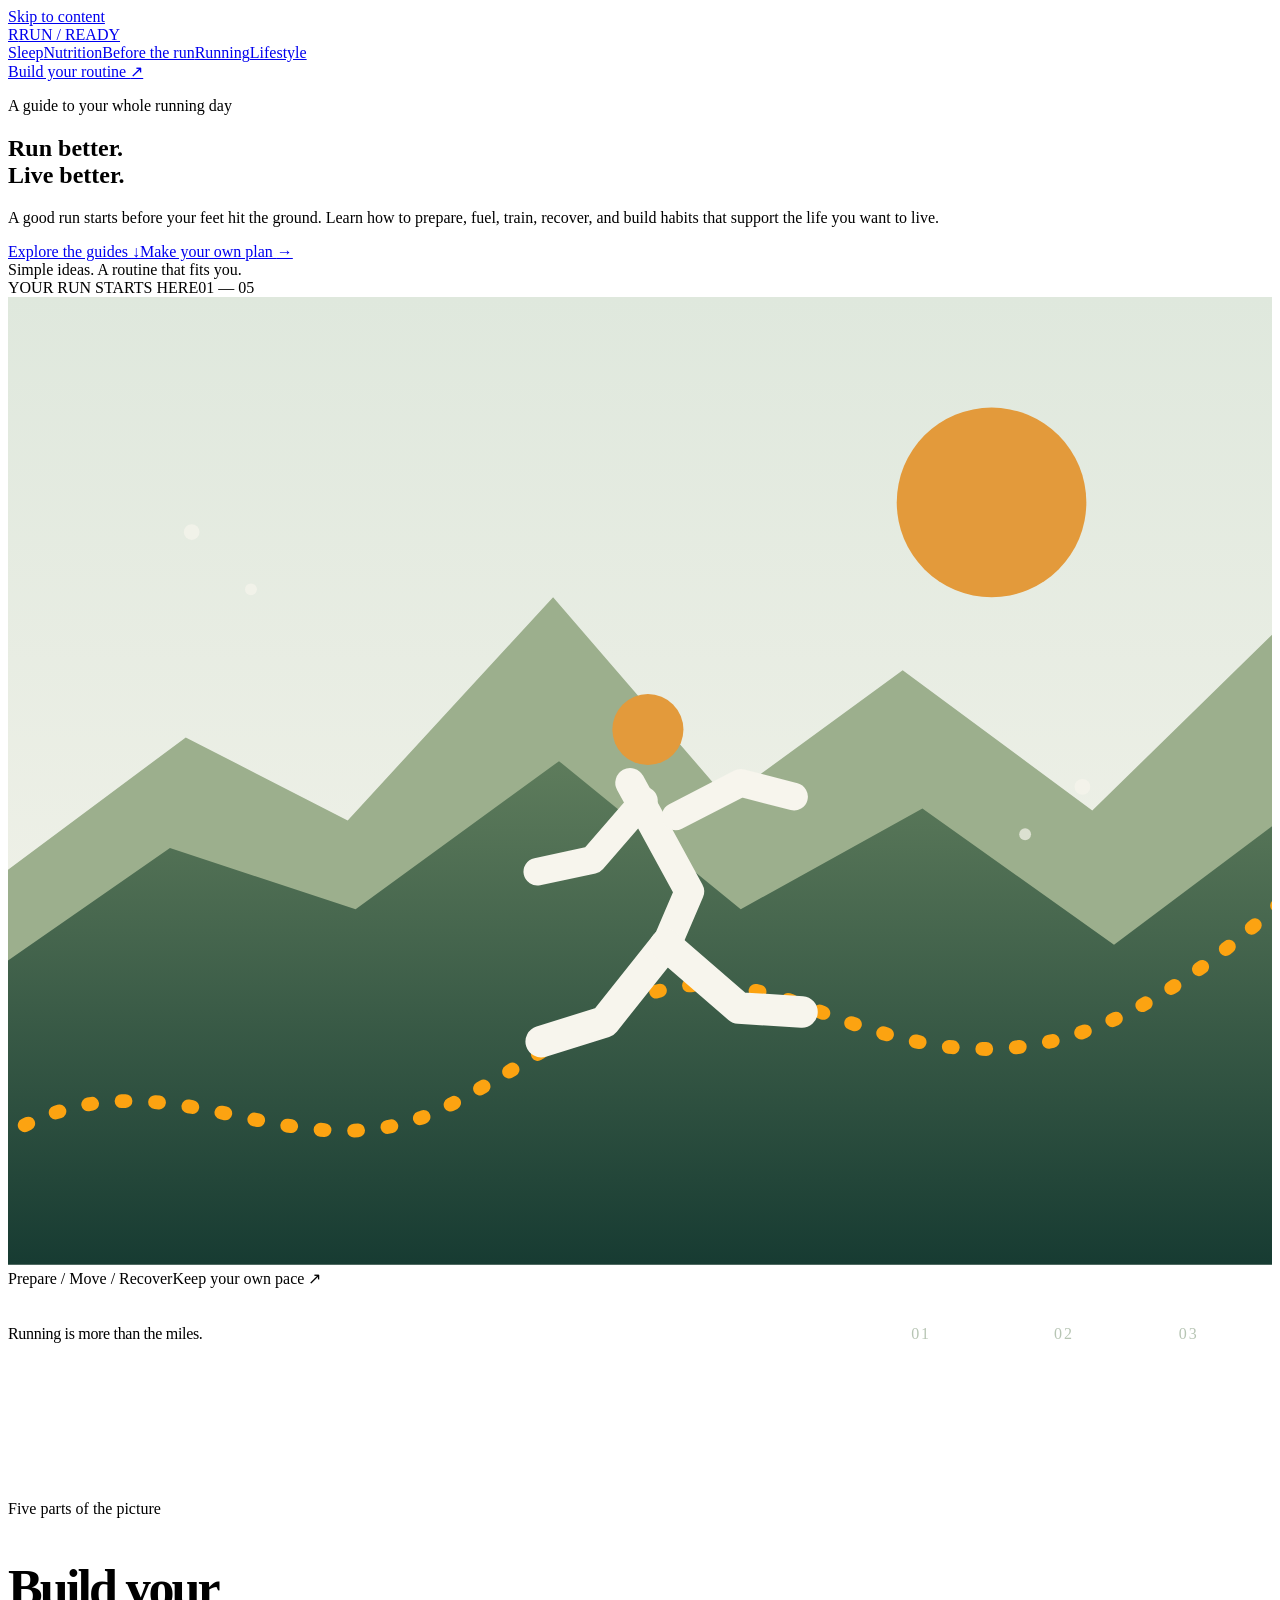
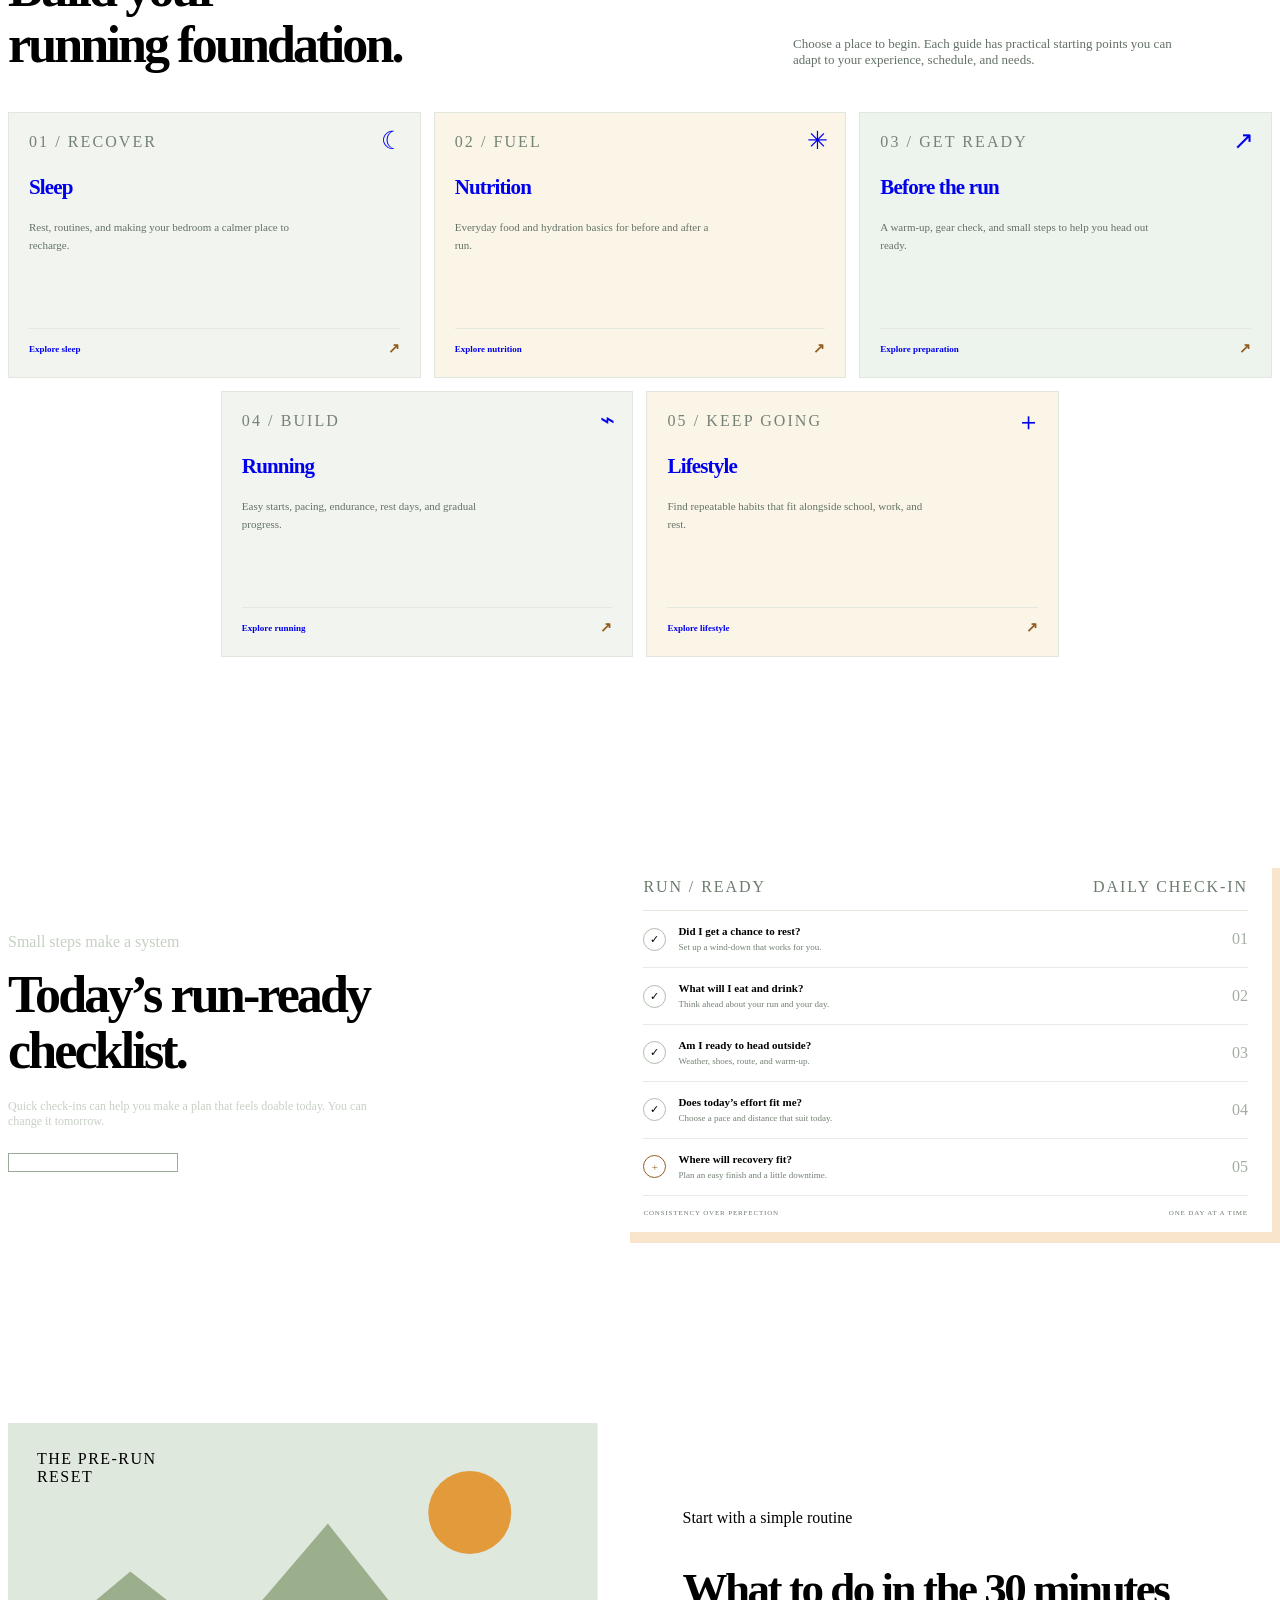
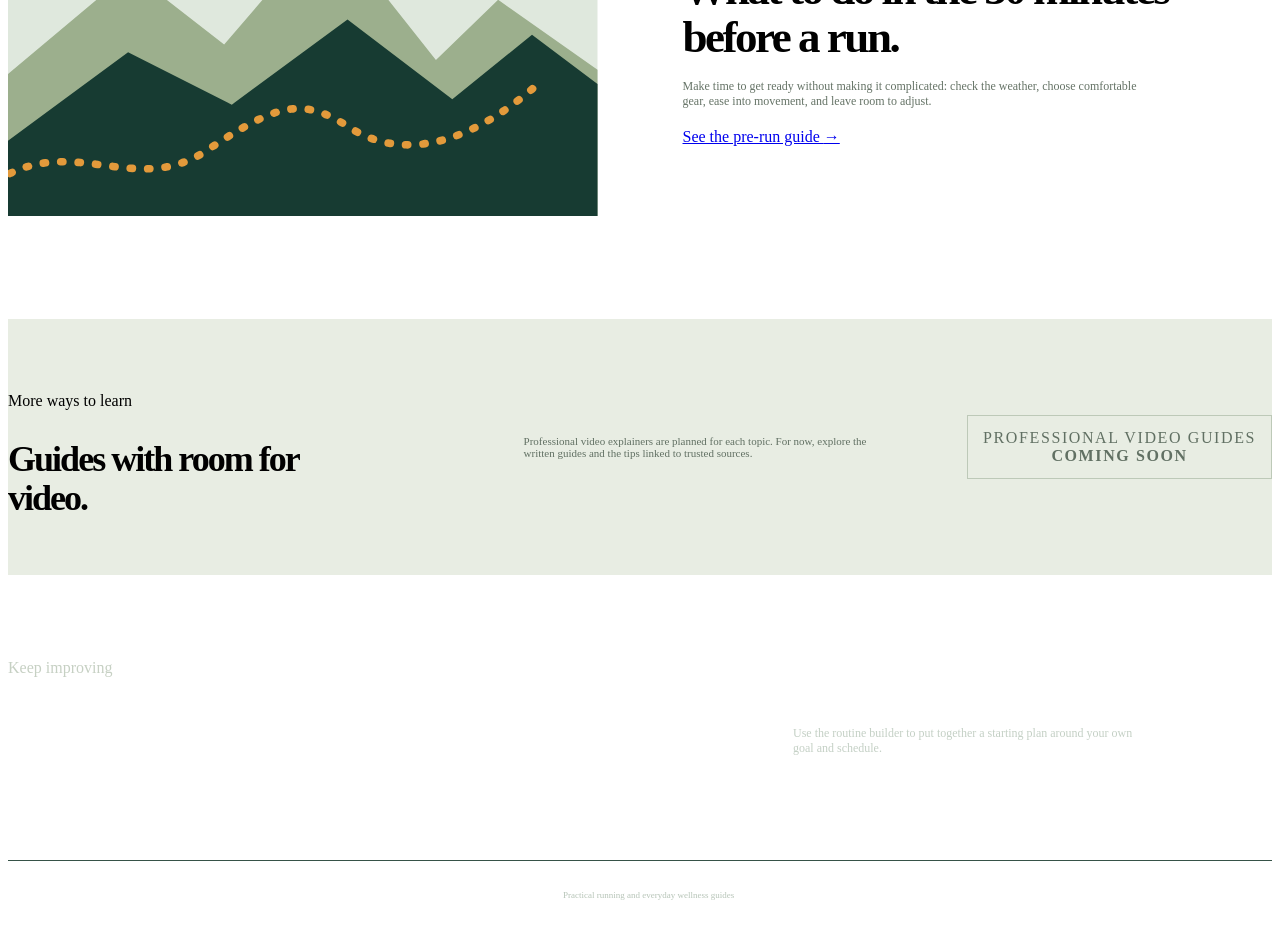
==== commit 51862b9b: "Update index.html" ====
--- a/index.html
+++ b/index.html
@@ -4,8 +4,8 @@
   <meta charset="utf-8">
   <meta name="viewport" content="width=device-width, initial-scale=1">
   <meta name="theme-color" content="#14213d">
-  <meta name="description" content="Meet Lucas Boccasini: Ithaca College finance major, defensive end, outdoorsman, and aspiring 340-pound bencher.">
-  <title>Lucas Boccasini — Portfolio</title>
+  <meta name="description" content="Practical running guides for training, sleep, nutrition, preparation, and everyday habits.">
+  <title>Run Better. Live Better. — Run Ready</title>
   <link rel="preconnect" href="https://fonts.googleapis.com">
   <link rel="preconnect" href="https://fonts.gstatic.com" crossorigin>
   <link href="https://fonts.googleapis.com/css2?family=Inter:wght@400;500;600;700&family=Montserrat:wght@500;600;700;800&display=swap" rel="stylesheet">
@@ -13,88 +13,51 @@
 </head>
 <body>
   <a class="skip-link" href="#main">Skip to content</a>
-  <header class="site-header">
-    <nav class="nav wrap" aria-label="Main navigation">
-      <a class="brand" href="#home" aria-label="Lucas Boccasini home"><span class="brand-mark" aria-hidden="true">LB</span><span>LUCAS BOCCASINI</span></a>
-      <div class="nav-links">
-        <a href="#about">About</a>
-        <a href="#interests">Interests</a>
-        <a href="#skills">Skills</a>
-        <a href="#goals">Goals</a>
-      </div>
-      <a class="nav-cta" href="#about">Get to know me <span aria-hidden="true">↘</span></a>
-    </nav>
-  </header>
-
+  <header class="site-header"><nav class="nav wrap" aria-label="Main navigation">
+    <a class="brand" href="index.html"><span class="brand-mark" aria-hidden="true">R</span><span>RUN / READY</span></a>
+    <div class="nav-links"><a href="sleep.html">Sleep</a><a href="nutrition.html">Nutrition</a><a href="before-run.html">Before the run</a><a href="running.html">Running</a><a href="lifestyle.html">Lifestyle</a></div>
+    <a class="nav-cta" href="routine.html">Build your routine <span aria-hidden="true">↗</span></a>
+  </nav></header>
   <main id="main">
-    <section class="hero wrap" id="home" aria-labelledby="hero-title">
-      <div class="hero-copy">
-        <p class="eyebrow"><span class="eyebrow-line"></span> Ithaca College · Finance · Football</p>
-        <h1 id="hero-title">Lucas<br><span>Boccasini.</span></h1>
-        <p class="hero-intro">I’m a finance major at Ithaca College and a defensive end on the football team. Outside of class and football, I enjoy fishing, hunting, skiing, and spending time with my family.</p>
-        <div class="hero-actions"><a class="button button-orange" href="#about">A little about me <span aria-hidden="true">↓</span></a><a class="text-link" href="#goals">See what I’m working toward <span aria-hidden="true">→</span></a></div>
-        <div class="hero-note"><span class="note-dot"></span> Student · Athlete · Ithaca College</div>
-      </div>
-      <div class="hero-art" role="img" aria-label="Graphic inspired by a football field, with a route marking forward progress">
-        <div class="art-topline"><span>PERSONAL PORTFOLIO</span><span>ITHACA, NY</span></div>
-        <svg class="field-art" viewBox="0 0 620 530" xmlns="http://www.w3.org/2000/svg" aria-hidden="true">
-          <defs><linearGradient id="field" x1="0" y1="0" x2="1" y2="1"><stop stop-color="#345b59"/><stop offset="1" stop-color="#173b3c"/></linearGradient></defs>
-          <rect width="620" height="530" fill="#d9e2ec"/>
-          <circle cx="485" cy="105" r="57" fill="#fca311"/>
-          <path d="M0 0h620v530H0z" fill="url(#field)"/>
-          <path d="M70 0v530M166 0v530M262 0v530M358 0v530M454 0v530M550 0v530" stroke="#d9e2ec" stroke-width="2" opacity=".3"/>
-          <path d="M0 82h620M0 178h620M0 274h620M0 370h620M0 466h620" stroke="#d9e2ec" stroke-width="1" opacity=".26"/>
-          <path class="route-line" d="M58 432c83-35 112-91 186-103s94 35 150-30 70-115 151-149" fill="none" stroke="#fca311" stroke-width="8" stroke-linecap="round" stroke-dasharray="1 1"/>
-          <path class="route-arrow" d="m516 129 36 12-20 31" fill="none" stroke="#fca311" stroke-width="8" stroke-linecap="round" stroke-linejoin="round"/>
-          <g transform="translate(249 219)"><g class="runner-figure" fill="none" stroke="#f8f9fa" stroke-linecap="round" stroke-linejoin="round">
-            <circle cx="41" cy="6" r="20" fill="#fca311" stroke="none"/>
-            <path d="m29 33 31 58-14 23" stroke-width="15"/>
-            <path class="runner-arm runner-arm-back" d="m35 43-32 30-31 9" stroke-width="13"/>
-            <path class="runner-arm runner-arm-front" d="m53 52 38-17 31 10" stroke-width="13"/>
-            <path class="runner-leg runner-leg-back" d="m46 114-28 44-35 29" stroke-width="15"/>
-            <path class="runner-leg runner-leg-front" d="m46 114 42 39 28 39" stroke-width="15"/>
-          </g></g>
-          <g fill="#f8f9fa" opacity=".8"><circle cx="100" cy="116" r="4"/><circle cx="134" cy="143" r="3"/><circle cx="520" cy="310" r="4"/><circle cx="487" cy="343" r="3"/></g>
+    <section class="hero wrap" aria-labelledby="hero-title">
+      <div class="hero-copy"><p class="eyebrow"><span class="eyebrow-line"></span> A guide to your whole running day</p><h1 id="hero-title">Run better.<br><span>Live better.</span></h1><p class="hero-intro">A good run starts before your feet hit the ground. Learn how to prepare, fuel, train, recover, and build habits that support the life you want to live.</p><div class="hero-actions"><a class="button button-orange" href="#the-basics">Explore the guides <span aria-hidden="true">↓</span></a><a class="text-link" href="routine.html">Make your own plan <span aria-hidden="true">→</span></a></div><div class="hero-note"><span class="note-dot"></span> Simple ideas. A routine that fits you.</div></div>
+      <div class="hero-art" role="img" aria-label="An animated runner moves along a winding route as the hills and trail shift across the landscape">
+        <div class="art-topline"><span>YOUR RUN STARTS HERE</span><span>01 — 05</span></div>
+        <svg class="run-scene" viewBox="0 0 640 490" xmlns="http://www.w3.org/2000/svg" aria-hidden="true">
+          <defs><linearGradient id="run-sky" x1="0" y1="0" x2="0" y2="1"><stop stop-color="#dfe8dd"/><stop offset="1" stop-color="#f7f5ed"/></linearGradient><linearGradient id="run-ground" x1="0" y1="0" x2="0" y2="1"><stop stop-color="#5e7c5c"/><stop offset="1" stop-color="#173b32"/></linearGradient></defs>
+          <rect width="640" height="490" fill="url(#run-sky)"/><circle class="sun-disc" cx="498" cy="104" r="48" fill="#e39a3b"/>
+          <g class="far-terrain"><path d="M0 290 90 223l82 42 104-113 88 102 89-65 96 71 91-89v198H0z" fill="#9caf8d"/><path d="M640 290 730 223l82 42 104-113 88 102 89-65 96 71 91-89v198H640z" fill="#9caf8d"/></g>
+          <g class="near-terrain"><path d="M0 336 82 279l94 31 103-75 92 75 92-51 97 69 80-60v222H0z" fill="url(#run-ground)"/><path d="M640 336 722 279l94 31 103-75 92 75 92-51 97 69 80-60v222H640z" fill="url(#run-ground)"/></g>
+          <path d="M-20 438c92-75 159 16 244-29s101-81 185-48 145 34 253-71" fill="none" stroke="#fca311" stroke-width="7" stroke-linecap="round" stroke-dasharray="2 15" class="moving-trail"/>
+          <g class="runner" transform="translate(290 212)" fill="none" stroke="#f7f5ed" stroke-width="14" stroke-linecap="round" stroke-linejoin="round">
+            <circle cx="34" cy="7" r="18" fill="#e39a3b" stroke="none"/><path d="m25 34 30 55-12 28" stroke-width="15"/>
+            <path class="runner-limb limb-a" d="m32 43-26 30-28 6"/><path class="runner-limb limb-b" d="m48 51 33-17 27 7"/>
+            <path class="runner-limb leg-a" d="m43 116-31 39-32 10" stroke-width="16"/><path class="runner-limb leg-b" d="m43 116 37 32 32 2" stroke-width="16"/>
+          </g>
+          <g fill="#f7f5ed" opacity=".7"><circle cx="93" cy="119" r="4"/><circle cx="123" cy="148" r="3"/><circle cx="544" cy="248" r="4"/><circle cx="515" cy="272" r="3"/></g>
         </svg>
-        <div class="art-caption"><span>Show up. Put in the work.</span><span>LB / 01</span></div>
-        <div class="art-index" aria-hidden="true">LB</div>
+        <div class="art-caption"><span>Prepare / Move / Recover</span><span>Keep your own pace ↗</span></div>
       </div>
     </section>
 
-    <section class="principle-band" aria-label="A few things about Lucas">
-      <div class="wrap principle-inner"><p>Finance, football, and time outdoors.</p><div class="principles"><span>01 <b>Study</b></span><span>02 <b>Play</b></span><span>03 <b>Explore</b></span></div></div>
-    </section>
+    <section class="principle-band"><div class="wrap principle-inner"><p>Running is more than the miles.</p><div class="principles"><span>01 <b>Prepare</b></span><span>02 <b>Move</b></span><span>03 <b>Recover</b></span></div></div></section>
 
-    <section class="section wrap" id="about" aria-labelledby="about-title">
-      <div class="section-heading"><div><p class="eyebrow"><span class="eyebrow-line"></span> A little about me</p><h2 id="about-title">More than one<br>thing at a time.</h2></div><p class="section-intro">I’m studying finance and playing defensive end at Ithaca College. Outside of school and football, I enjoy fishing, hunting, skiing, and spending time with my family.</p></div>
-      <div class="about-panel"><div class="about-symbol" aria-hidden="true">LB<span>·</span></div><div class="about-detail"><span class="card-number">CURRENTLY</span><h3>Finance major. Defensive end. Ithaca College.</h3><p>At Ithaca College, I’m studying finance and playing defensive end for the football team. Away from school and football, I enjoy fishing, hunting, skiing, and spending time with my family.</p></div><div class="about-aside"><span class="aside-line"></span><p>Fishing · Hunting · Skiing · Family</p></div></div>
-    </section>
-
-    <section class="interests-section" id="interests" aria-labelledby="interests-title">
-      <div class="wrap">
-        <div class="section-heading"><div><p class="eyebrow"><span class="eyebrow-line"></span> Outside the classroom</p><h2 id="interests-title">Things I’m into.</h2></div><p class="section-intro">Some of my favorite ways to spend time are outside, on the move, or with the people closest to me.</p></div>
-        <div class="interest-grid">
-          <article class="interest-card interest-fishing"><span>01 / ON THE WATER</span><div class="interest-art" aria-hidden="true">〰<span>⌁</span></div><h3>Fishing</h3></article>
-          <article class="interest-card interest-hunting"><span>02 / OUTDOORS</span><div class="interest-art" aria-hidden="true">✳<span>↟</span></div><h3>Hunting</h3></article>
-          <article class="interest-card interest-skiing"><span>03 / ON THE SLOPES</span><div class="interest-art" aria-hidden="true">╱<span>╲</span></div><h3>Skiing</h3></article>
-          <article class="interest-card interest-family"><span>04 / MY PEOPLE</span><div class="interest-art" aria-hidden="true">＋<span>＋</span></div><h3>Family time</h3></article>
-        </div>
+    <section class="section wrap" id="the-basics" aria-labelledby="topics-title"><div class="section-heading"><div><p class="eyebrow"><span class="eyebrow-line"></span> Five parts of the picture</p><h2 id="topics-title">Build your<br>running foundation.</h2></div><p class="section-intro">Choose a place to begin. Each guide has practical starting points you can adapt to your experience, schedule, and needs.</p></div>
+      <div class="topic-grid">
+        <a class="topic-card topic-sleep" href="sleep.html"><span class="topic-number">01 / RECOVER</span><span class="topic-icon" aria-hidden="true">☾</span><h3>Sleep</h3><p>Rest, routines, and making your bedroom a calmer place to recharge.</p><span class="topic-link">Explore sleep <b>↗</b></span></a>
+        <a class="topic-card topic-nutrition" href="nutrition.html"><span class="topic-number">02 / FUEL</span><span class="topic-icon" aria-hidden="true">✳</span><h3>Nutrition</h3><p>Everyday food and hydration basics for before and after a run.</p><span class="topic-link">Explore nutrition <b>↗</b></span></a>
+        <a class="topic-card topic-before" href="before-run.html"><span class="topic-number">03 / GET READY</span><span class="topic-icon" aria-hidden="true">↗</span><h3>Before the run</h3><p>A warm-up, gear check, and small steps to help you head out ready.</p><span class="topic-link">Explore preparation <b>↗</b></span></a>
+        <a class="topic-card topic-running" href="running.html"><span class="topic-number">04 / BUILD</span><span class="topic-icon" aria-hidden="true">⌁</span><h3>Running</h3><p>Easy starts, pacing, endurance, rest days, and gradual progress.</p><span class="topic-link">Explore running <b>↗</b></span></a>
+        <a class="topic-card topic-lifestyle" href="lifestyle.html"><span class="topic-number">05 / KEEP GOING</span><span class="topic-icon" aria-hidden="true">＋</span><h3>Lifestyle</h3><p>Find repeatable habits that fit alongside school, work, and rest.</p><span class="topic-link">Explore lifestyle <b>↗</b></span></a>
       </div>
     </section>
 
-    <section class="skills-section" id="skills" aria-labelledby="skills-title">
-      <div class="wrap skills-layout">
-        <div class="skills-copy"><p class="eyebrow eyebrow-light"><span class="eyebrow-line"></span> A skill outside the usual lanes</p><h2 id="skills-title">I can fly a plane.</h2><p>One of the skills I’m proud of is being able to fly a plane. It’s a different kind of challenge from football or finance, and a perspective I’m glad to have.</p></div>
-        <div class="pilot-card" role="img" aria-label="Simple line illustration of an airplane in flight"><div class="pilot-card-head"><span>SKILL / 01</span><span>TAKE A DIFFERENT VIEW</span></div><svg viewBox="0 0 500 270" xmlns="http://www.w3.org/2000/svg" aria-hidden="true"><path d="M0 216c78-47 124 9 195-29s124-46 184-25 84-7 121-37" fill="none" stroke="#fca311" stroke-width="3" stroke-dasharray="7 8"/><path d="m172 96 90 31 68-71c8-8 21-5 24 4l-37 82 78 29c12 4 17 17 9 28l-104-21-59 44-17-4 31-52-94-24z" fill="#f8f9fa"/><circle cx="365" cy="69" r="29" fill="none" stroke="#fca311" stroke-width="2" opacity=".7"/><path d="M0 248h500" stroke="#718399" stroke-width="1" opacity=".6"/></svg><div class="pilot-card-foot"><span>CURIOUS BY NATURE</span><span>UPWARD &nbsp; ↗</span></div></div>
-      </div>
-    </section>
+    <section class="checklist-section"><div class="wrap checklist-layout"><div class="checklist-copy"><p class="eyebrow eyebrow-light"><span class="eyebrow-line"></span> Small steps make a system</p><h2>Today’s run-ready checklist.</h2><p>Quick check-ins can help you make a plan that feels doable today. You can change it tomorrow.</p><a class="button button-outline" href="routine.html">Build a routine that fits <span aria-hidden="true">→</span></a></div><div class="checklist-card"><div class="checklist-card-head"><span>RUN / READY</span><span>DAILY CHECK-IN</span></div><ul class="checklist"><li><span class="check" aria-hidden="true">✓</span><div><b>Did I get a chance to rest?</b><small>Set up a wind-down that works for you.</small></div><span class="check-index">01</span></li><li><span class="check" aria-hidden="true">✓</span><div><b>What will I eat and drink?</b><small>Think ahead about your run and your day.</small></div><span class="check-index">02</span></li><li><span class="check" aria-hidden="true">✓</span><div><b>Am I ready to head outside?</b><small>Weather, shoes, route, and warm-up.</small></div><span class="check-index">03</span></li><li><span class="check" aria-hidden="true">✓</span><div><b>Does today’s effort fit me?</b><small>Choose a pace and distance that suit today.</small></div><span class="check-index">04</span></li><li><span class="check check-orange" aria-hidden="true">+</span><div><b>Where will recovery fit?</b><small>Plan an easy finish and a little downtime.</small></div><span class="check-index">05</span></li></ul><div class="checklist-foot"><span>CONSISTENCY OVER PERFECTION</span><span>ONE DAY AT A TIME</span></div></div></div></section>
 
-    <section class="goal-section wrap" id="goals" aria-labelledby="goals-title">
-      <div class="goal-intro"><p class="eyebrow"><span class="eyebrow-line"></span> A goal I’m working on</p><h2 id="goals-title">Strong takes<br>time.</h2><p>One of my goals is to bench 340 pounds by the end of the school year. I’m keeping my focus on steady work and progress along the way.</p></div>
-      <div class="goal-card"><span class="goal-label">THE TARGET</span><div class="goal-number">340<span>LB</span></div><div class="goal-rule"><span></span></div><div class="goal-footer"><span>BENCH PRESS</span><span>BY THE END OF THE SCHOOL YEAR</span></div><div class="goal-mark" aria-hidden="true">↑</div></div>
-    </section>
+    <section class="featured wrap"><div class="featured-art" role="img" aria-label="Illustration of a winding running route through a green mountain landscape"><span class="featured-stamp">THE PRE-RUN<br>RESET</span><svg viewBox="0 0 540 360" xmlns="http://www.w3.org/2000/svg" aria-hidden="true"><rect width="540" height="360" fill="#dfe8dd"/><circle cx="423" cy="82" r="38" fill="#e39a3b"/><path d="M0 230 112 136l86 67 95-111 99 125 57-55 91 64v134H0z" fill="#9caf8d"/><path d="m0 291 110-81 95 48 106-78 96 73 73-59 60 45v121H0z" fill="#173b32"/><path d="M-12 329c70-47 128 15 194-29s88-49 131-21 105 22 177-44" fill="none" stroke="#e39a3b" stroke-width="7" stroke-linecap="round" stroke-dasharray="2 14" class="moving-trail"/></svg></div><div class="featured-copy"><p class="eyebrow"><span class="eyebrow-line"></span> Start with a simple routine</p><h2>What to do in the 30 minutes before a run.</h2><p>Make time to get ready without making it complicated: check the weather, choose comfortable gear, ease into movement, and leave room to adjust.</p><a class="text-link" href="before-run.html">See the pre-run guide <span aria-hidden="true">→</span></a></div></section>
+
+    <section class="video-band"><div class="wrap video-band-inner"><div><p class="eyebrow"><span class="eyebrow-line"></span> More ways to learn</p><h2>Guides with room for video.</h2></div><p>Professional video explainers are planned for each topic. For now, explore the written guides and the tips linked to trusted sources.</p><span class="video-coming">PROFESSIONAL VIDEO GUIDES<br><b>COMING SOON</b></span></div></section>
   </main>
-
-  <footer class="site-footer" id="contact"><div class="wrap footer-main"><div><p class="eyebrow eyebrow-light"><span class="eyebrow-line"></span> Thanks for stopping by</p><h2>That’s a bit<br>about me.</h2></div><div class="footer-contact"><p>Thanks for taking a look at my portfolio. I’m looking forward to what’s next.</p><a class="footer-email" href="#home">Back to the top <span aria-hidden="true">↑</span></a></div></div><div class="wrap footer-bottom"><a class="brand brand-footer" href="#home"><span class="brand-mark" aria-hidden="true">LB</span><span>LUCAS BOCCASINI</span></a><span>Ithaca College · Finance · Football</span><a href="#home">Home ↑</a></div></footer>
+  <footer class="site-footer"><div class="wrap footer-main"><div><p class="eyebrow eyebrow-light"><span class="eyebrow-line"></span> Keep improving</p><h2>Make it yours.</h2></div><div class="footer-contact"><p>Use the routine builder to put together a starting plan around your own goal and schedule.</p><a class="footer-email" href="routine.html">Build your routine <span aria-hidden="true">↗</span></a></div></div><div class="wrap footer-bottom"><a class="brand brand-footer" href="index.html"><span class="brand-mark" aria-hidden="true">R</span><span>RUN / READY</span></a><span>Practical running and everyday wellness guides</span><a href="#main">Back to top ↑</a></div></footer>
 </body>
 </html>
--- a/styles.css
+++ b/styles.css
@@ -1,185 +1,126 @@
-:root {
-  color-scheme: light;
-  --navy: #14213d;
-  --orange: #fca311;
-  --paper: #f8f9fa;
-  --charcoal: #222222;
-  --mist: #d9e2ec;
-  --muted: #667486;
-  --heading: "Montserrat", "Arial", sans-serif;
-  --body: "Inter", "Arial", sans-serif;
-}
-
-* { box-sizing: border-box; }
-html { scroll-behavior: smooth; }
-body { margin: 0; background: var(--paper); color: var(--charcoal); font-family: var(--body); font-size: 16px; line-height: 1.65; -webkit-font-smoothing: antialiased; }
-a { color: inherit; }
-.wrap { width: min(1160px, calc(100% - 64px)); margin-inline: auto; }
-.skip-link { position: absolute; z-index: 5; left: 16px; top: -60px; background: var(--orange); color: var(--navy); padding: 10px 14px; font-weight: 700; }
-.skip-link:focus { top: 12px; }
-.site-header { position: relative; z-index: 2; background: var(--paper); border-bottom: 1px solid #e8edf1; }
-.nav { min-height: 78px; display: flex; align-items: center; justify-content: space-between; gap: 24px; }
-.brand { display: inline-flex; align-items: center; gap: 10px; color: var(--navy); font: 800 13px var(--heading); letter-spacing: .11em; text-decoration: none; white-space: nowrap; }
-.brand-mark { display: grid; width: 32px; height: 32px; place-items: center; background: var(--orange); color: var(--navy); border-radius: 50%; font-size: 17px; letter-spacing: -.06em; }
-.nav-links { display: flex; align-items: center; gap: clamp(18px, 3vw, 42px); }
-.nav-links a, .nav-cta { text-decoration: none; font-size: 12px; font-weight: 700; }
-.nav-links a { color: #536071; transition: color .2s ease; }
-.nav-links a:hover, .nav-links a:focus-visible { color: var(--navy); }
-.nav-cta { color: var(--navy); border-bottom: 2px solid var(--orange); padding: 8px 0; white-space: nowrap; }
-.nav-cta span { color: #a36100; margin-left: 7px; }
-.hero { min-height: 590px; display: grid; grid-template-columns: .92fr 1.08fr; align-items: center; gap: clamp(40px, 7vw, 94px); padding-block: 64px 76px; }
-.eyebrow { display: flex; align-items: center; gap: 10px; margin: 0 0 20px; color: #58697c; font: 700 10px var(--heading); letter-spacing: .14em; text-transform: uppercase; }
-.eyebrow-line { width: 24px; height: 2px; flex: 0 0 auto; background: var(--orange); }
-h1, h2, h3, p { margin-top: 0; }
-h1, h2, h3 { color: var(--navy); font-family: var(--heading); }
-h1 { margin-bottom: 20px; font-size: clamp(52px, 6.2vw, 78px); line-height: .99; font-weight: 800; letter-spacing: -.065em; }
-h1 span { color: #425d78; }
-.hero-intro { max-width: 450px; margin-bottom: 28px; color: #596675; font-size: 16px; line-height: 1.75; }
-.hero-actions { display: flex; align-items: center; gap: 24px; flex-wrap: wrap; }
-.button { min-height: 48px; display: inline-flex; align-items: center; justify-content: center; gap: 18px; padding: 0 18px; font-size: 12px; font-weight: 700; text-decoration: none; transition: transform .2s ease, background .2s ease; }
-.button:hover { transform: translateY(-2px); }
-.button-orange { background: var(--orange); color: var(--navy); }
-.button-orange:hover { background: #ffb42e; }
-.text-link { display: inline-flex; align-items: center; gap: 11px; color: var(--navy); font-size: 12px; font-weight: 700; text-decoration: none; }
-.text-link span { color: #a36100; font-size: 17px; transition: transform .2s ease; }
-.text-link:hover span { transform: translateX(4px); }
-.hero-note { display: flex; align-items: center; gap: 9px; margin-top: 32px; color: #718091; font-size: 10px; }
-.note-dot { width: 7px; height: 7px; border-radius: 50%; background: var(--orange); }
-.hero-art { position: relative; min-height: 426px; overflow: hidden; background: var(--mist); box-shadow: 16px 16px 0 #e9edf0; }
-.art-topline, .art-caption { position: absolute; z-index: 1; left: 20px; right: 20px; display: flex; justify-content: space-between; font: 700 9px var(--heading); letter-spacing: .12em; }
-.art-topline { top: 17px; color: #53687e; }
-.runner-art { display: block; width: 100%; height: 100%; min-height: 426px; }
-.art-caption { bottom: 16px; color: var(--paper); letter-spacing: .08em; text-transform: uppercase; }
-.art-index { position: absolute; right: 16px; bottom: 35px; color: rgba(248,249,250,.25); font: 800 65px var(--heading); letter-spacing: -.08em; }
-.principle-band { background: var(--navy); color: var(--paper); }
-.principle-inner { min-height: 94px; display: flex; align-items: center; justify-content: space-between; gap: 24px; }
-.principle-inner > p { margin: 0; font: 700 17px var(--heading); letter-spacing: -.02em; }
-.principles { display: flex; gap: clamp(22px, 4vw, 58px); color: #aab8c7; font: 600 10px var(--heading); letter-spacing: .12em; }
-.principles b { margin-left: 8px; color: white; letter-spacing: .04em; }
-.section { padding-block: 108px 116px; }
-.section-heading { display: grid; grid-template-columns: 1fr .65fr; align-items: end; gap: 50px; margin-bottom: 42px; }
-.section-heading .eyebrow { margin-bottom: 16px; }
-h2 { margin-bottom: 0; font-size: clamp(38px, 4.2vw, 53px); line-height: 1.08; letter-spacing: -.055em; font-weight: 800; }
-.section-intro { max-width: 405px; margin: 0 0 5px; color: #647181; font-size: 14px; }
-.guide-grid { display: grid; grid-template-columns: repeat(6, 1fr); gap: 14px; }
-.guide-card { position: relative; min-height: 238px; grid-column: span 2; display: flex; flex-direction: column; padding: 22px; border: 1px solid #e6ebef; background: #fff; text-decoration: none; transition: transform .22s ease, box-shadow .22s ease; }
-.guide-card:nth-child(4) { grid-column: 2 / span 2; }
-.guide-card:hover { transform: translateY(-4px); box-shadow: 0 14px 30px rgba(20,33,61,.08); }
-.card-number { color: #8491a0; font: 700 9px var(--heading); letter-spacing: .13em; }
-.card-icon { position: absolute; top: 17px; right: 20px; color: #d18a14; font-size: 24px; }
-.guide-card h3 { margin: 26px 0 7px; font-size: 22px; letter-spacing: -.04em; }
-.guide-card p { max-width: 270px; margin-bottom: 19px; color: #687584; font-size: 12px; line-height: 1.65; }
-.card-link { display: flex; align-items: center; justify-content: space-between; margin-top: auto; padding-top: 12px; border-top: 1px solid #e9edf0; color: var(--navy); font-size: 10px; font-weight: 700; }
-.card-link b { color: #a36100; font-size: 15px; }
-.guide-sleep { background: #f4f7f8; }
-.guide-nutrition { background: #fffaf0; }
-.guide-before { background: #f8f9fa; }
-.guide-running { background: #f3f6f8; }
-.guide-lifestyle { background: #fffaf0; }
-.checklist-section { padding-block: 92px; background: var(--navy); color: var(--paper); }
-.checklist-layout { display: grid; grid-template-columns: .78fr 1fr; gap: clamp(48px, 8vw, 116px); align-items: center; }
-.eyebrow-light { color: #c0cad5; }
-.checklist-copy h2 { max-width: 440px; margin: 0 0 20px; color: var(--paper); }
-.checklist-copy > p:not(.eyebrow) { max-width: 380px; margin-bottom: 27px; color: #c0cad5; font-size: 13px; }
-.button-outline { border: 1px solid #8393a7; color: white; }
-.button-outline:hover { background: #203557; }
-.checklist-card { background: var(--paper); color: var(--navy); padding: 22px 26px 16px; box-shadow: 12px 12px 0 rgba(252,163,17,.23); }
-.checklist-card-head, .checklist-foot { display: flex; align-items: center; justify-content: space-between; gap: 16px; color: #6e7c8b; font: 700 8px var(--heading); letter-spacing: .13em; }
-.checklist-card-head { padding-bottom: 15px; border-bottom: 1px solid #e5e9ed; }
+.limb-b, .leg-a { animation: stride-b .56s ease-in-out infinite alternate; }
+@keyframes terrain-shift { to { transform: translateX(-640px); } }
+@keyframes dash-run { to { stroke-dashoffset: -170; } }
+@keyframes runner-bob { to { translate: 0 -5px; } }
+@keyframes stride-a { to { transform: rotate(15deg); } }
+@keyframes stride-b { to { transform: rotate(-15deg); } }
+@keyframes sun-pulse { to { scale: 1.08; opacity: .78; } }
+.principle-band { background: var(--forest); color: var(--paper); }
+.principle-inner { min-height: 92px; display: flex; align-items: center; justify-content: space-between; gap: 24px; }
+.principle-inner > p { margin: 0; color: var(--paper); font: 700 16px var(--heading); letter-spacing: -.02em; }
+.principles { display: flex; gap: clamp(22px, 4vw, 58px); color: #b7c5b4; font: 600 9px var(--heading); letter-spacing: .12em; }
+.principles b { margin-left: 7px; color: white; letter-spacing: .04em; }
+.section { padding-block: 104px 112px; }
+.section-heading { display: grid; grid-template-columns: 1fr .65fr; align-items: end; gap: 48px; margin-bottom: 39px; }
+.section-heading .eyebrow { margin-bottom: 15px; }
+h2 { margin-bottom: 0; font-size: clamp(36px, 4.2vw, 52px); line-height: 1.08; letter-spacing: -.055em; font-weight: 800; }
+.section-intro { max-width: 410px; margin: 0 0 5px; color: #637165; font-size: 13px; }
+.topic-grid { display: grid; grid-template-columns: repeat(6, 1fr); gap: 13px; }
+.topic-card { position: relative; min-height: 224px; grid-column: span 2; display: flex; flex-direction: column; padding: 20px; border: 1px solid #e2e7dd; background: var(--cream); text-decoration: none; transition: transform .22s ease, box-shadow .22s ease; }
+.topic-card:nth-child(4) { grid-column: 2 / span 2; }
+.topic-card:hover { transform: translateY(-4px); box-shadow: 0 13px 27px rgba(23,59,50,.10); }
+.topic-number { color: #758276; font: 700 8px var(--heading); letter-spacing: .13em; }
+.topic-icon { position: absolute; top: 13px; right: 17px; color: var(--moss); font-size: 25px; }
+.topic-card h3 { margin: 24px 0 7px; font-size: 21px; letter-spacing: -.04em; }
+.topic-card p { max-width: 270px; margin-bottom: 16px; color: #647266; font-size: 11px; line-height: 1.65; }
+.topic-link { display: flex; align-items: center; justify-content: space-between; margin-top: auto; padding-top: 11px; border-top: 1px solid #e4e8de; color: var(--forest); font-size: 9px; font-weight: 700; }
+.topic-link b { color: #925d1f; font-size: 14px; }
+.topic-sleep { background: #f1f4ef; }.topic-nutrition { background: #fbf5e8; }.topic-before { background: #edf3ed; }.topic-running { background: #f1f4ef; }.topic-lifestyle { background: #fbf5e8; }
+.checklist-section { padding-block: 88px; background: var(--forest); color: var(--paper); }
+.checklist-layout { display: grid; grid-template-columns: .78fr 1fr; gap: clamp(45px, 8vw, 108px); align-items: center; }
+.eyebrow-light { color: #c6d0c3; }
+.checklist-copy h2 { max-width: 440px; margin: 0 0 19px; color: var(--paper); }
+.checklist-copy > p:not(.eyebrow) { max-width: 380px; margin-bottom: 25px; color: #c7d1c4; font-size: 12px; }
+.button-outline { border: 1px solid #9bab9a; color: white; }
+.button-outline:hover { background: #245044; }
+.checklist-card { padding: 21px 24px 15px; background: var(--cream); color: var(--forest); box-shadow: 11px 11px 0 rgba(227,154,59,.26); }
+.checklist-card-head, .checklist-foot { display: flex; align-items: center; justify-content: space-between; gap: 15px; color: #6d7b6e; font: 700 8px var(--heading); letter-spacing: .12em; }
+.checklist-card-head { padding-bottom: 14px; border-bottom: 1px solid #e5e9e0; }
 .checklist { margin: 0; padding: 0; list-style: none; }
-.checklist li { display: flex; align-items: center; gap: 13px; padding: 14px 0; border-bottom: 1px solid #e8edf1; }
-.check { width: 22px; height: 22px; display: grid; flex: 0 0 22px; place-items: center; border: 1px solid #b8c5d1; border-radius: 50%; color: #456b5e; font-size: 12px; }
-.check-orange { border-color: var(--orange); color: #a36100; }
+.checklist li { display: flex; align-items: center; gap: 12px; padding: 13px 0; border-bottom: 1px solid #e7ebe3; }
+.check { width: 21px; height: 21px; display: grid; flex: 0 0 21px; place-items: center; border: 1px solid #afbead; border-radius: 50%; color: var(--pine); font-size: 11px; }
+.check-orange { border-color: var(--amber); color: #925d1f; }
 .checklist li div { display: flex; flex-direction: column; line-height: 1.4; }
-.checklist li b { font-size: 12px; }
-.checklist li small { margin-top: 2px; color: #738091; font-size: 10px; }
-.check-index { margin-left: auto; color: #a2adba; font: 700 9px var(--heading); }
-.checklist-foot { padding-top: 14px; font-size: 7px; }
-.featured { display: grid; grid-template-columns: 1fr 1fr; align-items: center; gap: clamp(40px, 7vw, 90px); padding-block: 110px; }
+.checklist li b { font-size: 11px; }.checklist li small { margin-top: 2px; color: #738073; font-size: 9px; }
+.check-index { margin-left: auto; color: #a2aea1; font: 700 8px var(--heading); }
+.checklist-foot { padding-top: 13px; font-size: 7px; }
+.featured { display: grid; grid-template-columns: 1fr 1fr; align-items: center; gap: clamp(38px, 7vw, 85px); padding-block: 103px; }
 .featured-art { position: relative; overflow: hidden; background: var(--mist); }
 .featured-art svg { display: block; width: 100%; }
-.featured-stamp { position: absolute; z-index: 1; top: 20px; left: 20px; padding: 10px 12px; background: var(--orange); color: var(--navy); font: 800 9px/1.35 var(--heading); letter-spacing: .09em; }
-.featured-copy h2 { max-width: 490px; margin-bottom: 18px; font-size: clamp(34px, 3.7vw, 46px); }
-.featured-copy > p:not(.eyebrow) { max-width: 470px; margin-bottom: 20px; color: #667382; font-size: 13px; }
-.guide-meta { display: flex; gap: 24px; margin-bottom: 19px; color: #85919e; font: 700 8px var(--heading); letter-spacing: .12em; }
-.quick-guides { display: grid; grid-template-columns: repeat(5, 1fr); gap: 14px; padding-bottom: 106px; }
-.quick-guides article { scroll-margin-top: 30px; padding: 18px 16px 17px; border-top: 2px solid var(--orange); background: #f0f3f6; }
-.quick-guides article > span { color: #758394; font: 700 8px var(--heading); letter-spacing: .11em; }
-.quick-guides h3 { margin: 20px 0 8px; font-size: 15px; line-height: 1.35; }
-.quick-guides p { margin: 0; color: #6b7785; font-size: 10px; line-height: 1.6; }
-.site-footer { background: #101b31; color: white; }
-.footer-main { display: grid; grid-template-columns: 1fr .65fr; gap: 50px; padding-block: 72px 64px; }
-.footer-main h2 { color: white; font-size: clamp(46px, 6vw, 70px); }
+.featured-stamp { position: absolute; z-index: 1; top: 18px; left: 18px; padding: 9px 11px; background: var(--amber); color: var(--deep-forest); font: 800 8px/1.35 var(--heading); letter-spacing: .09em; }
+.featured-copy h2 { max-width: 490px; margin-bottom: 17px; font-size: clamp(32px, 3.7vw, 45px); }
+.featured-copy > p:not(.eyebrow) { max-width: 465px; margin-bottom: 19px; color: #657366; font-size: 12px; }
+.video-band { padding-block: 57px; background: #e8ede3; }
+.video-band-inner { display: grid; grid-template-columns: 1fr .85fr auto; align-items: center; gap: 35px; }
+.video-band h2 { max-width: 370px; font-size: clamp(26px, 3vw, 36px); }
+.video-band-inner > p { max-width: 350px; margin: 0; color: #617063; font-size: 11px; }
+.video-coming { padding: 13px 15px; border: 1px solid #bdc9b8; color: #617063; font: 700 7px/1.6 var(--heading); letter-spacing: .1em; text-align: center; }
+.video-coming b { color: var(--forest); }
+.site-footer { background: var(--deep-forest); color: white; }
+.footer-main { display: grid; grid-template-columns: 1fr .65fr; gap: 48px; padding-block: 68px 59px; }
+.footer-main h2 { color: white; font-size: clamp(42px, 5.5vw, 65px); }
 .footer-contact { max-width: 350px; align-self: end; }
-.footer-contact p { margin-bottom: 22px; color: #c1cad5; font-size: 13px; }
-.footer-email { display: inline-flex; gap: 18px; padding-bottom: 8px; border-bottom: 2px solid var(--orange); color: white; font-size: 13px; font-weight: 700; text-decoration: none; }
-.footer-email span { color: var(--orange); }
-.footer-contact small { display: block; margin-top: 9px; color: #8794a5; font-size: 9px; }
-.footer-bottom { min-height: 70px; display: flex; align-items: center; justify-content: space-between; gap: 20px; border-top: 1px solid #2d394e; color: #aab5c3; font-size: 10px; }
-.brand-footer { color: white; font-size: 10px; }
-.brand-footer .brand-mark { width: 26px; height: 26px; font-size: 14px; }
+.footer-contact p { margin-bottom: 20px; color: #c4d0c5; font-size: 12px; }
+.footer-email { display: inline-flex; gap: 17px; padding-bottom: 7px; border-bottom: 2px solid var(--amber); color: white; font-size: 12px; font-weight: 700; text-decoration: none; }
+.footer-email span { color: var(--amber); }
+.footer-bottom { min-height: 68px; display: flex; align-items: center; justify-content: space-between; gap: 18px; border-top: 1px solid #365247; color: #b6c4b7; font-size: 9px; }
+.brand-footer { color: white; font-size: 9px; }.brand-footer .brand-mark { width: 25px; height: 25px; font-size: 13px; }
 .footer-bottom > a:last-child { color: white; text-decoration: none; }
 
-:focus-visible { outline: 3px solid #bd7500; outline-offset: 3px; }
-@media (max-width: 850px) {
-  .wrap { width: min(100% - 44px, 680px); }
-  .nav { min-height: 72px; }
-  .nav-links { gap: 18px; }
-  .nav-links a { font-size: 10px; }
-  .nav-cta { display: none; }
-  .hero { min-height: auto; grid-template-columns: 1fr 1fr; gap: 30px; padding-block: 60px; }
-  h1 { font-size: clamp(48px, 7vw, 66px); }
-  .hero-art, .runner-art { min-height: 360px; }
-  .section { padding-block: 82px; }
-  .guide-card { grid-column: span 3; }
-  .guide-card:nth-child(4) { grid-column: span 3; }
-  .guide-card:last-child { grid-column: 2 / span 4; }
-  .checklist-layout { grid-template-columns: 1fr 1.15fr; gap: 35px; }
-  .featured { gap: 35px; padding-block: 82px; }
-  .quick-guides { grid-template-columns: repeat(3, 1fr); padding-bottom: 82px; }
+/* Guide pages */
+.page-hero { position: relative; overflow: hidden; padding-block: 76px 70px; background: var(--forest); color: var(--paper); }
+.page-hero-inner { position: relative; z-index: 1; display: grid; grid-template-columns: 1fr .48fr; align-items: center; gap: 40px; }
+.page-hero h1 { max-width: 700px; margin-bottom: 17px; color: var(--paper); font-size: clamp(42px, 5.6vw, 67px); }
+.page-hero h1 span { color: #c8d7b7; }
+.page-hero .eyebrow { color: #c3d1c5; }
+.page-hero p:not(.eyebrow) { max-width: 640px; margin: 0; color: #d3ddd3; font-size: 14px; }
+.page-art { position: relative; display: grid; min-height: 210px; place-items: center; color: var(--amber); font: 400 110px/1 var(--heading); }
+.page-art::before, .page-art::after { position: absolute; border: 1px solid rgba(220,232,215,.27); border-radius: 50%; content: ""; }
+.page-art::before { width: 210px; height: 210px; }.page-art::after { width: 150px; height: 150px; }
+.page-art span { position: relative; z-index: 1; text-shadow: 0 10px 25px rgba(0,0,0,.14); }
+.page-art::before { animation: orbit 28s linear infinite; }.page-art::after { animation: orbit 18s linear infinite reverse; }
+.sleep-moon { animation: moon-drift 4s ease-in-out infinite alternate; }
+.food-art span { animation: food-pulse 3.2s ease-in-out infinite alternate; }
+.prep-art span { animation: prep-point 1.5s ease-in-out infinite alternate; }
+.run-page-art span { animation: runner-bob .56s ease-in-out infinite alternate; }
+.lifestyle-art span { animation: habit-grow 3s ease-in-out infinite alternate; }
+.plan-art span { animation: check-pop 2.1s ease-in-out infinite alternate; }
+@keyframes orbit { to { rotate: 360deg; } }
+@keyframes moon-drift { to { transform: translate(0,-8px) rotate(-10deg); } }
+@keyframes food-pulse { to { transform: scale(1.13) rotate(9deg); } }
+@keyframes prep-point { to { transform: translate(10px,-8px); } }
+@keyframes habit-grow { to { transform: scale(1.12); } }
+@keyframes check-pop { to { transform: translateY(-6px) rotate(5deg); } }
+.page-hero::after { position: absolute; right: -70px; bottom: -180px; width: 460px; height: 280px; border: 1px solid rgba(238,246,235,.15); border-radius: 50%; content: ""; transform: rotate(-20deg); }
+.breadcrumbs { padding-top: 17px; color: #748273; font-size: 10px; }.breadcrumbs a { color: var(--pine); text-decoration: none; }
+.content-layout { display: grid; grid-template-columns: minmax(0, 1fr) 270px; gap: 70px; padding-block: 50px 90px; }
+.article-content h2 { margin: 38px 0 12px; font-size: 28px; }.article-content h3 { margin: 24px 0 8px; font-size: 17px; }.article-content p, .article-content li { color: #526256; font-size: 13px; }.article-content ul, .article-content ol { padding-left: 21px; }.article-content li { margin: 8px 0; }
+.tip-box { margin: 25px 0; padding: 19px 21px; border-left: 4px solid var(--amber); background: #f2f3e9; }.tip-box strong { color: var(--forest); }.tip-box p { margin: 5px 0 0; font-size: 12px; }
+.side-card { align-self: start; position: sticky; top: 20px; padding: 21px; background: #e9eee5; }.side-card h2 { margin: 0 0 11px; font-size: 17px; }.side-card p, .side-card li { color: #58695b; font-size: 11px; }.side-card ul { padding-left: 17px; }
+.source-list { margin-top: 44px; padding-top: 17px; border-top: 1px solid #dce3d8; }.source-list h2 { margin: 0 0 9px; font-size: 17px; }.source-list li, .source-list a { font-size: 10px; color: #536854; }
+.video-placeholder { min-height: 180px; display: grid; place-items: center; margin: 24px 0; border: 1px dashed #9cae99; background: linear-gradient(135deg,#e5ebdf,#f4f4e9); color: var(--forest); text-align: center; }.video-placeholder span { display: block; font-size: 33px; }.video-placeholder b { display: block; font: 700 9px var(--heading); letter-spacing: .12em; }
+.plan-section { padding-block: 55px 90px; }.plan-intro { max-width: 750px; margin-bottom: 35px; color: #5e6f61; font-size: 13px; }.plan-layout { display: grid; grid-template-columns: 1fr .65fr; gap: 35px; align-items: start; }.plan-form, .plan-tips { padding: 25px; background: var(--cream); border: 1px solid #e2e7dd; }.plan-form h2, .plan-tips h2 { margin-bottom: 17px; font-size: 21px; }.plan-field { display: block; margin: 16px 0; color: var(--forest); font-size: 11px; font-weight: 700; }.plan-field input[type="text"], .plan-field input[type="date"], .plan-field textarea, .plan-field select { display: block; width: 100%; margin-top: 6px; padding: 10px 11px; border: 1px solid #bdc9bb; border-radius: 0; background: #fff; color: var(--charcoal); font: 12px var(--body); }.plan-field textarea { min-height: 76px; resize: vertical; }.choice-grid { display: grid; grid-template-columns: repeat(2, 1fr); gap: 8px 14px; }.choice { display: flex; align-items: flex-start; gap: 8px; color: #58695b; font-size: 11px; }.choice input { accent-color: var(--pine); }.plan-tips details { padding: 12px 0; border-top: 1px solid #e0e6dc; }.plan-tips summary { color: var(--forest); cursor: pointer; font-size: 11px; font-weight: 700; }.plan-tips details p { margin: 8px 0 0; color: #596a5c; font-size: 10px; }.plan-note { margin-top: 14px; padding: 12px; background: #eef2e9; color: #58695b; font-size: 10px; }.print-note { margin-top: 22px; color: #69796b; font-size: 10px; }
+.week-grid { display: grid; grid-template-columns: repeat(7, 1fr); gap: 8px; margin: 22px 0; }.day-card { min-height: 115px; padding: 12px 10px; background: #edf1e9; }.day-card b { display: block; margin-bottom: 8px; color: var(--forest); font: 700 8px var(--heading); letter-spacing: .08em; }.day-card span { color: #69796b; font-size: 9px; }
+.sleep-grid { grid-template-columns: repeat(5, 1fr); }
+.plan-form .day-card { min-height: 0; padding: 10px 8px; }
+.plan-form .day-card input { width: 100%; min-width: 0; padding: 6px 5px; border: 1px solid #c8d2c4; background: #fffdf6; color: var(--charcoal); font: 9px var(--body); }
+.plan-form > p { color: #637165; font-size: 11px; }
+.health-note { margin-top: 25px; padding: 13px 15px; background: #f0ede0; color: #596656; font-size: 10px; }
+:focus-visible { outline: 3px solid #ad681e; outline-offset: 3px; }
+@media (max-width: 900px) {
+  .wrap { width: min(100% - 44px, 720px); }.nav { min-height: 72px; }.nav-links { gap: 13px; }.nav-links a { font-size: 9px; }.nav-cta { display: none; }
+  .hero { min-height: auto; grid-template-columns: 1fr 1fr; gap: 28px; padding-block: 55px; }.hero-art, .run-scene { min-height: 345px; }.topic-card { grid-column: span 3; }.topic-card:nth-child(4) { grid-column: span 3; }.topic-card:last-child { grid-column: 2 / span 4; }
+  .checklist-layout, .skills-layout { grid-template-columns: 1fr 1.1fr; gap: 32px; }.featured { gap: 32px; padding-block: 78px; }.video-band-inner { grid-template-columns: 1fr 1fr; }.video-coming { grid-column: 2; justify-self: start; }.content-layout { grid-template-columns: 1fr 230px; gap: 35px; }.plan-layout { grid-template-columns: 1fr .8fr; }
 }
-@media (max-width: 600px) {
-  .wrap { width: calc(100% - 36px); }
-  .nav { min-height: 66px; flex-wrap: wrap; padding-block: 12px; gap: 8px; }
-  .brand { font-size: 11px; }
-  .brand-mark { width: 28px; height: 28px; }
-  .nav-links { order: 3; width: 100%; gap: 0; justify-content: space-between; overflow-x: auto; padding: 3px 0 1px; }
-  .nav-links a { flex: 0 0 auto; font-size: 10px; }
-  .hero { grid-template-columns: 1fr; gap: 34px; padding-block: 56px 52px; }
-  .hero-copy { max-width: 490px; }
-  h1 { font-size: clamp(54px, 15vw, 74px); }
-  .hero-intro { font-size: 14px; }
-  .hero-actions { gap: 17px; }
-  .hero-note { margin-top: 22px; font-size: 9px; }
-  .hero-art, .runner-art { min-height: 310px; }
-  .principle-inner { align-items: flex-start; flex-direction: column; justify-content: center; padding-block: 20px; gap: 12px; }
-  .principle-inner > p { font-size: 14px; }
-  .principles { width: 100%; justify-content: space-between; gap: 10px; font-size: 9px; }
-  .principles b { margin-left: 4px; }
-  .section { padding-block: 68px; }
-  .section-heading { grid-template-columns: 1fr; gap: 17px; margin-bottom: 28px; }
-  .section-heading h2 { font-size: 42px; }
-  .section-intro { font-size: 13px; }
-  .guide-grid { grid-template-columns: 1fr; gap: 10px; }
-  .guide-card, .guide-card:nth-child(4), .guide-card:last-child { grid-column: auto; min-height: 208px; padding: 19px; }
-  .guide-card h3 { margin-top: 21px; }
-  .checklist-section { padding-block: 67px; }
-  .checklist-layout { grid-template-columns: 1fr; gap: 32px; }
-  .checklist-copy h2 { font-size: 42px; }
-  .checklist-card { padding: 18px 16px 14px; box-shadow: 7px 7px 0 rgba(252,163,17,.23); }
-  .checklist li { gap: 10px; padding: 12px 0; }
-  .checklist li b { font-size: 11px; }
-  .checklist li small { font-size: 9px; }
-  .featured { grid-template-columns: 1fr; gap: 28px; padding-block: 68px; }
-  .featured-copy h2 { font-size: 39px; }
-  .quick-guides { grid-template-columns: 1fr 1fr; gap: 9px; padding-bottom: 68px; }
-  .quick-guides article { padding: 15px 12px; }
-  .quick-guides h3 { margin-top: 15px; font-size: 14px; }
-  .site-footer .footer-main { grid-template-columns: 1fr; gap: 25px; padding-block: 57px 45px; }
-  .footer-main h2 { font-size: 56px; }
-  .footer-bottom { flex-wrap: wrap; justify-content: space-between; padding-block: 15px; }
-  .footer-bottom > span { order: 3; width: 100%; }
+@media (max-width: 620px) {
+  .wrap { width: calc(100% - 36px); }.nav { min-height: 65px; flex-wrap: wrap; gap: 8px; padding-block: 10px; }.brand { font-size: 10px; }.brand-mark { width: 28px; height: 28px; }.nav-links { order: 3; width: 100%; justify-content: flex-start; gap: 20px; overflow-x: auto; padding: 3px 0; }.nav-links a { flex: 0 0 auto; font-size: 10px; }
+  .hero { grid-template-columns: 1fr; gap: 30px; padding-block: 49px 48px; }.hero-intro { font-size: 14px; }.hero-art, .run-scene { min-height: 285px; }.hero-actions { gap: 15px; }.hero-note { margin-top: 20px; }
+  .principle-inner { min-height: auto; align-items: flex-start; flex-direction: column; justify-content: center; gap: 11px; padding-block: 19px; }.principle-inner > p { font-size: 14px; }.principles { width: 100%; justify-content: space-between; gap: 9px; }.principles b { margin-left: 4px; }
+  .section { padding-block: 64px; }.section-heading { grid-template-columns: 1fr; gap: 15px; margin-bottom: 26px; }.section-heading h2 { font-size: 40px; }.section-intro { font-size: 12px; }.topic-grid { grid-template-columns: 1fr; gap: 9px; }.topic-card, .topic-card:nth-child(4), .topic-card:last-child { grid-column: auto; min-height: 198px; padding: 18px; }
+  .checklist-section { padding-block: 63px; }.checklist-layout { grid-template-columns: 1fr; gap: 29px; }.checklist-copy h2 { font-size: 40px; }.checklist-card { padding: 17px 14px 13px; box-shadow: 7px 7px 0 rgba(227,154,59,.26); }.checklist li { gap: 9px; padding: 11px 0; }.checklist li b { font-size: 10px; }.checklist li small { font-size: 8px; }
+  .featured { grid-template-columns: 1fr; gap: 24px; padding-block: 64px; }.featured-copy h2 { font-size: 35px; }.video-band { padding-block: 43px; }.video-band-inner { grid-template-columns: 1fr; gap: 18px; }.video-coming { grid-column: auto; }
+  .footer-main { grid-template-columns: 1fr; gap: 22px; padding-block: 52px 40px; }.footer-main h2 { font-size: 54px; }.footer-bottom { flex-wrap: wrap; padding-block: 14px; }.footer-bottom > span { order: 3; width: 100%; }
+  .page-hero { padding-block: 50px 36px; }.page-hero-inner { grid-template-columns: 1fr; gap: 8px; }.page-hero h1 { font-size: 43px; }.page-art { min-height: 115px; font-size: 65px; }.page-art::before { width: 120px; height: 120px; }.page-art::after { width: 88px; height: 88px; }.content-layout { grid-template-columns: 1fr; gap: 25px; padding-block: 35px 65px; }.side-card { position: static; order: -1; }.article-content h2 { margin-top: 30px; font-size: 25px; }.plan-section { padding-block: 37px 65px; }.plan-layout { grid-template-columns: 1fr; gap: 17px; }.plan-form, .plan-tips { padding: 19px; }.choice-grid { grid-template-columns: 1fr; }.week-grid { grid-template-columns: repeat(2, 1fr); }
 }
-@media (prefers-reduced-motion: reduce) {
-  *, *::before, *::after { scroll-behavior: auto !important; transition-duration: .01ms !important; }
-}
+@media print { .site-header, .site-footer, .nav, .skip-link { display: none !important; } body { background: white; }.plan-form, .plan-tips { break-inside: avoid; } }
+@media (prefers-reduced-motion: reduce) { *, *::before, *::after { scroll-behavior: auto !important; animation-duration: .01ms !important; animation-iteration-count: 1 !important; transition-duration: .01ms !important; } }
